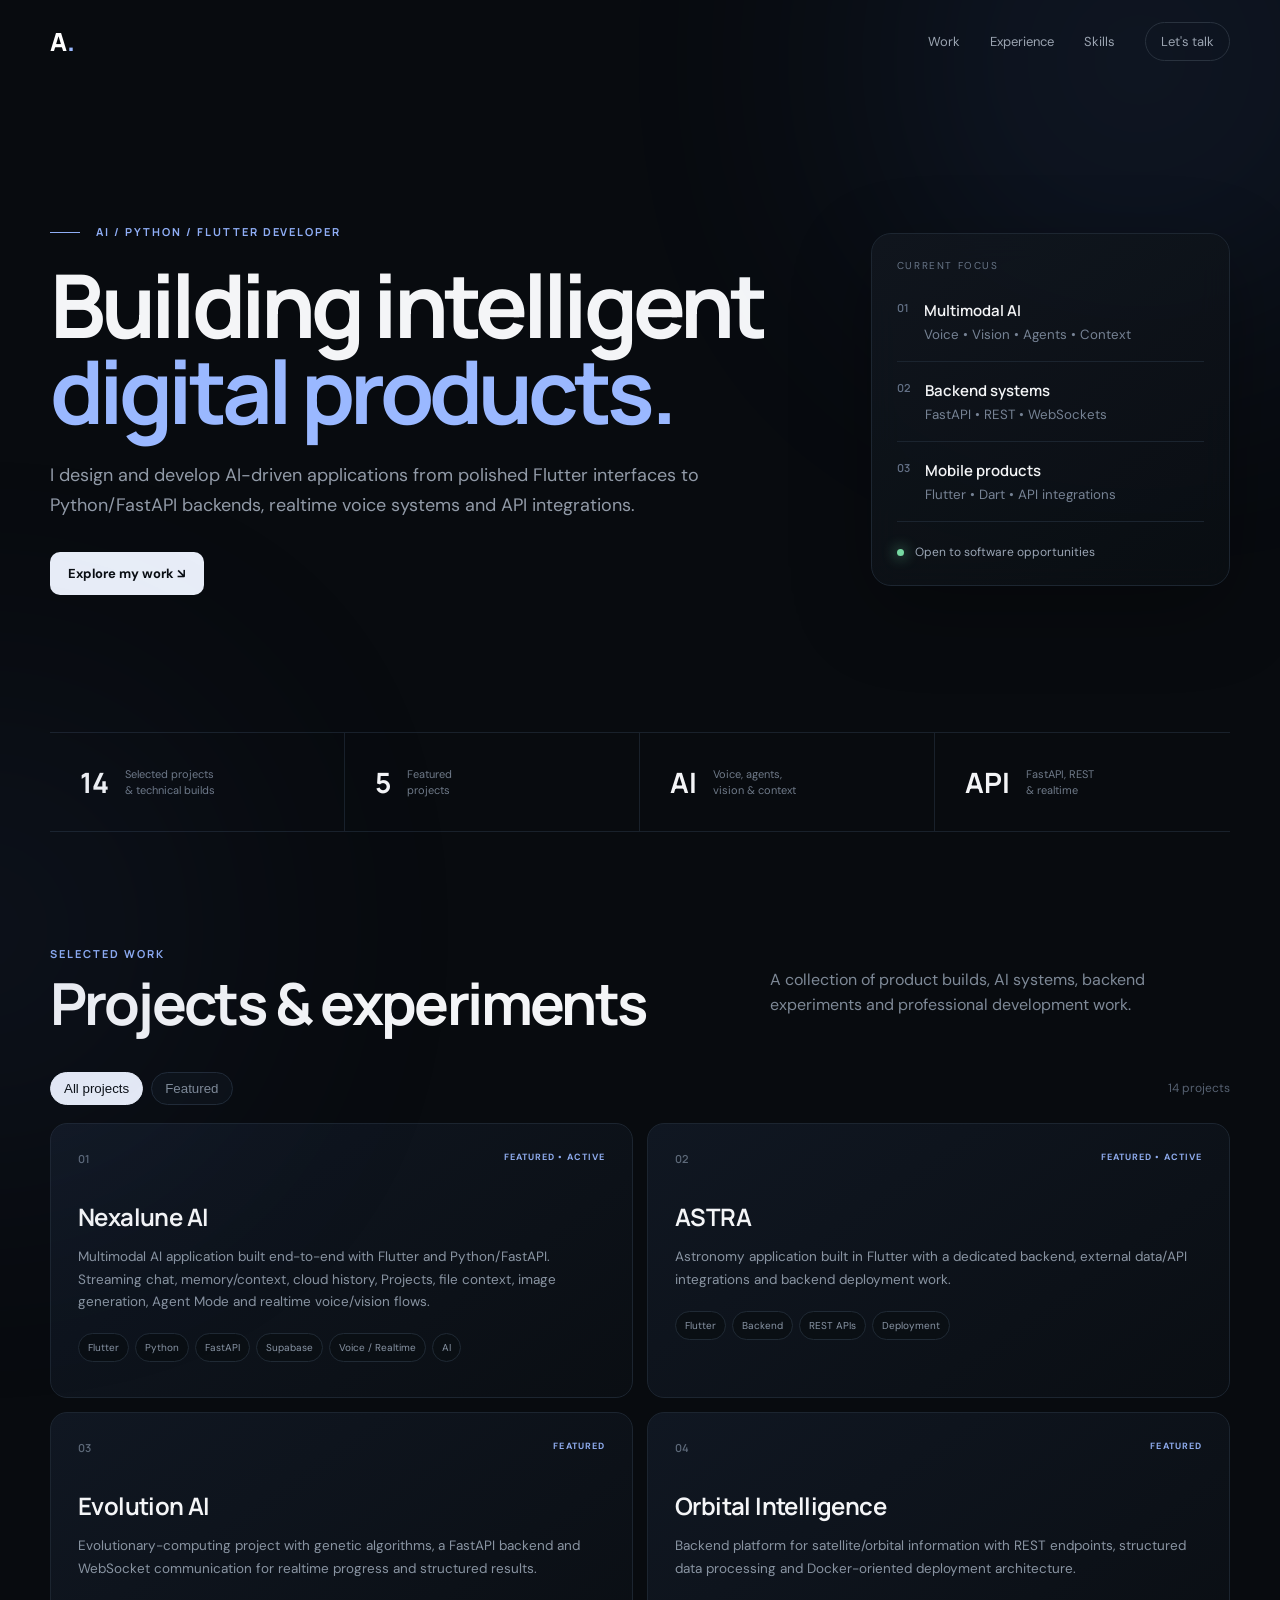
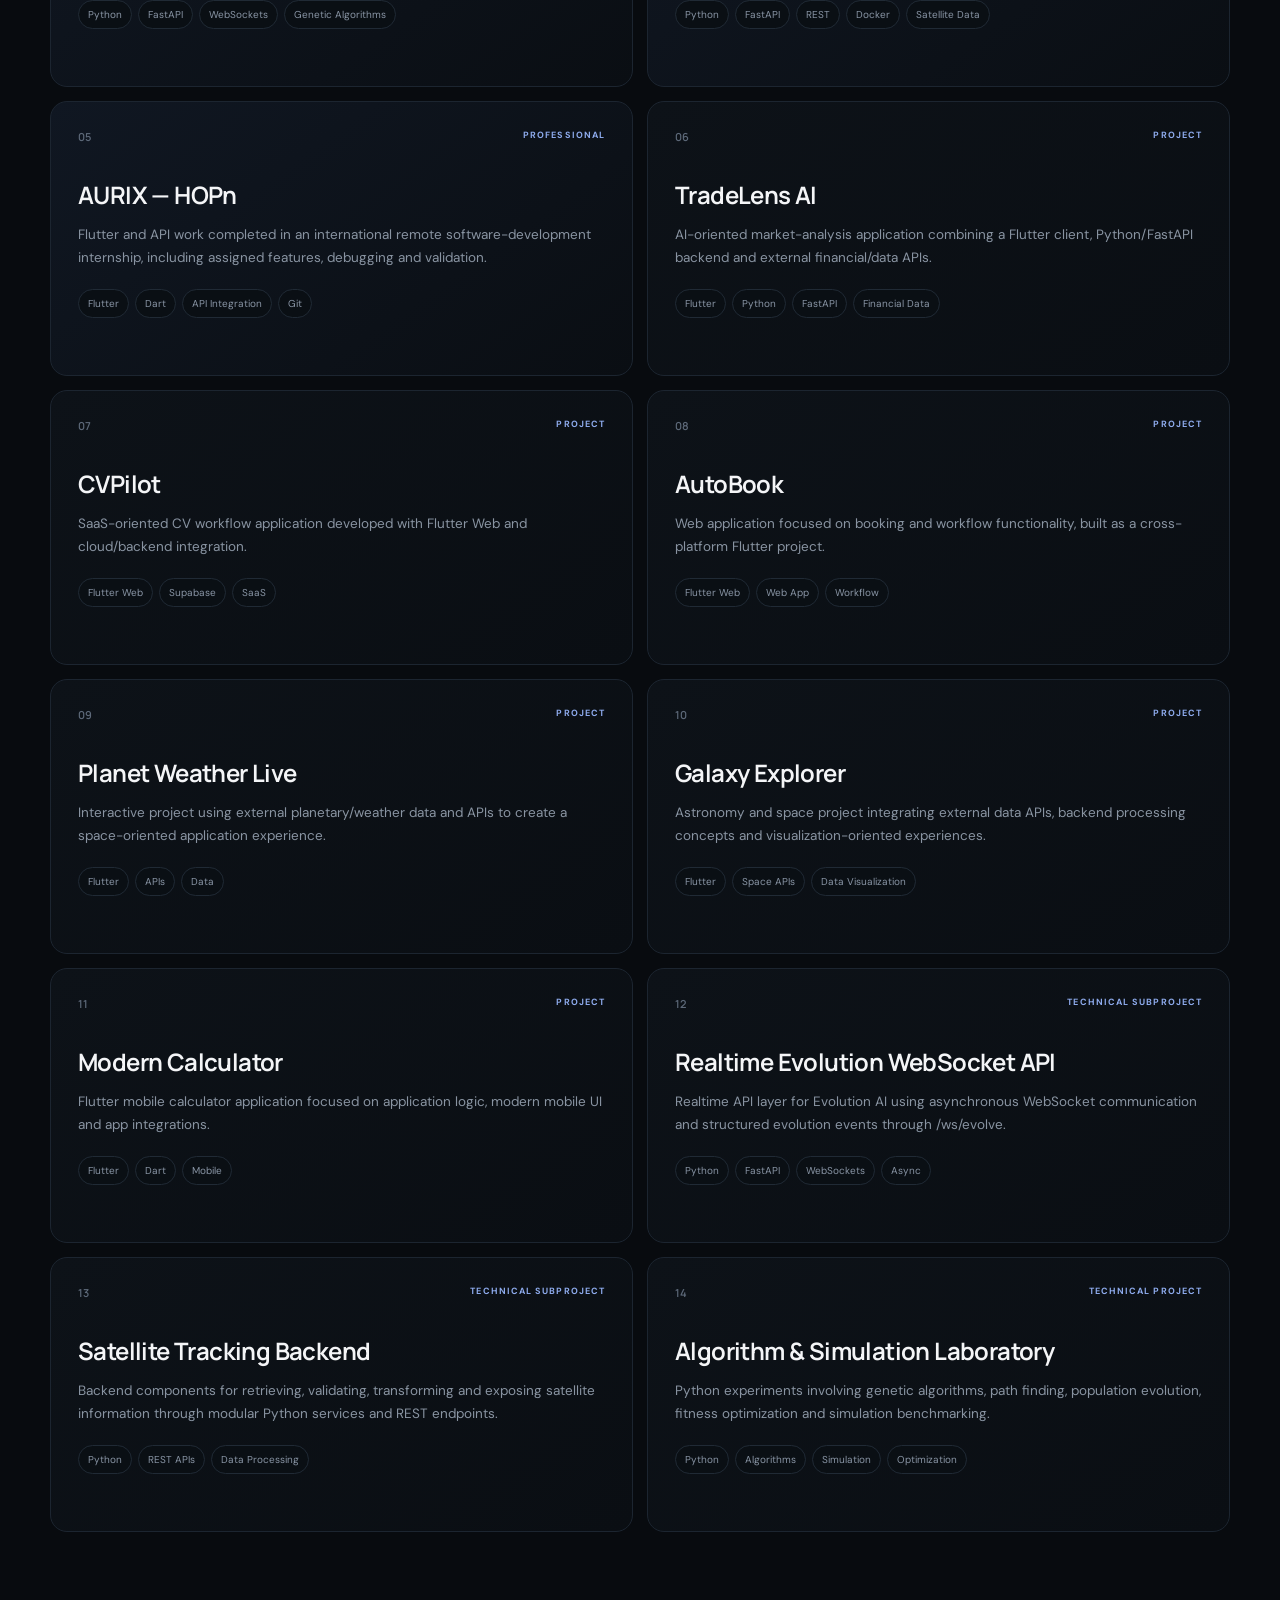
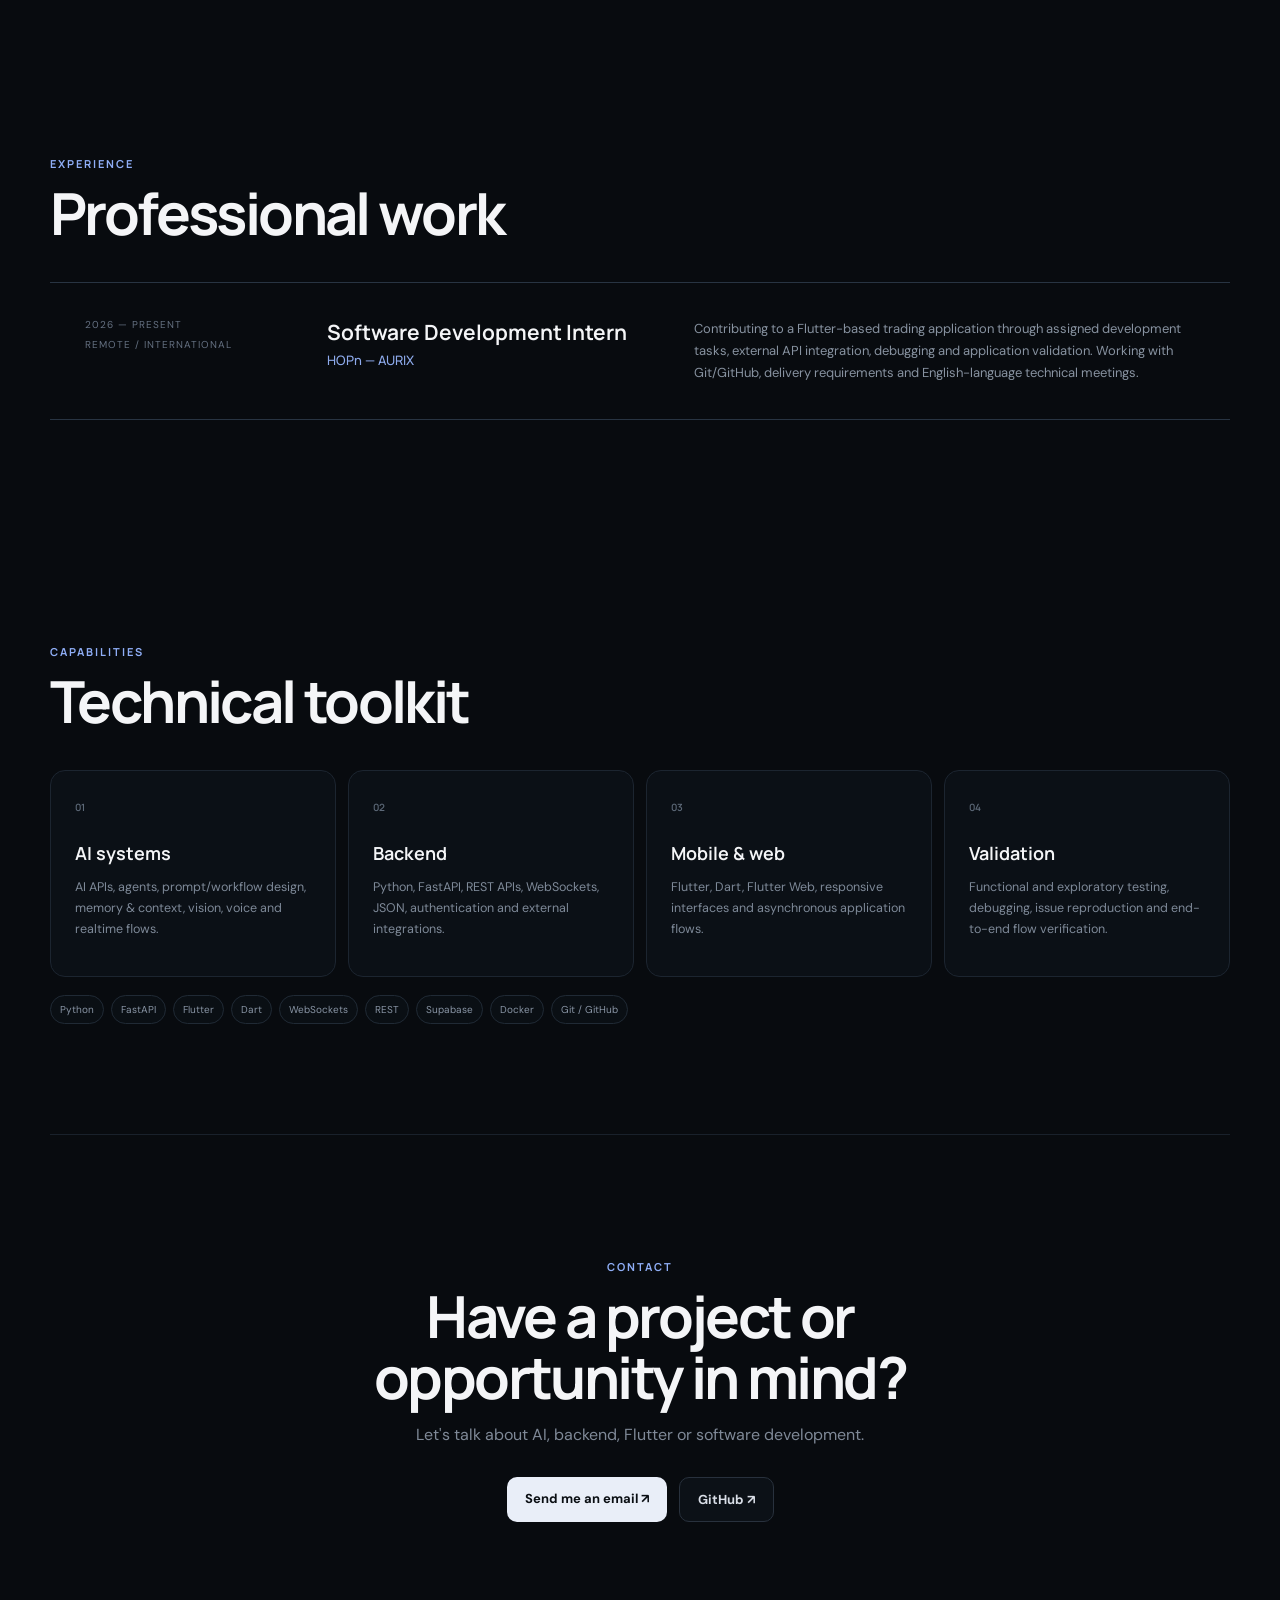
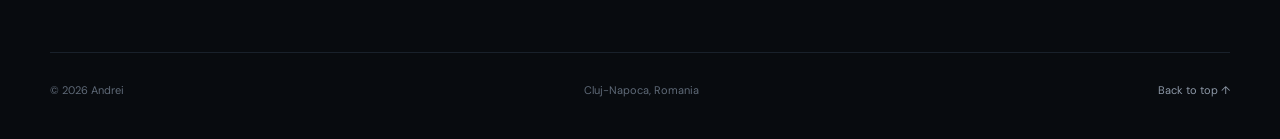
==== index.html @ c8dc421f "Initial portfolio website" ====
<!doctype html>
<html lang="en">
<head>
  <meta charset="utf-8">
  <meta name="viewport" content="width=device-width, initial-scale=1">

  <meta
    name="description"
    content="Andrei — AI, Python and Flutter developer portfolio."
  >

  <title>Andrei — AI / Python / Flutter Developer</title>

  <link rel="preconnect" href="https://fonts.googleapis.com">
  <link rel="preconnect" href="https://fonts.gstatic.com" crossorigin>

  <link
    href="https://fonts.googleapis.com/css2?family=DM+Sans:wght@400;500;600;700&family=Manrope:wght@500;600;700;800&display=swap"
    rel="stylesheet"
  >

  <link rel="stylesheet" href="style.css">
</head>

<body>

  <div class="noise"></div>
  <div class="orb orb1"></div>
  <div class="orb orb2"></div>

  <!-- NAVBAR -->
  <header class="nav shell">

    <a class="logo" href="#home">
      A<span>.</span>
    </a>

    <nav>
      <a href="#work">Work</a>
      <a href="#experience">Experience</a>
      <a href="#skills">Skills</a>
      <a class="pill" href="#contact">Let's talk</a>
    </nav>

  </header>


  <main>

    <!-- HERO -->
    <section class="hero shell" id="home">

      <div class="hero-copy reveal">

        <div class="overline">
          <i></i>
          AI / PYTHON / FLUTTER DEVELOPER
        </div>

        <h1>
          Building intelligent
          <br>
          <em>digital products.</em>
        </h1>

        <p>
          I design and develop AI-driven applications from polished
          Flutter interfaces to Python/FastAPI backends, realtime
          voice systems and API integrations.
        </p>

        <div class="actions">

          <a class="button primary" href="#work">
            Explore my work <b>↘</b>
          </a>

          

        </div>

      </div>


      <!-- HERO SIDE PANEL -->
      <div class="hero-panel reveal">

        <div class="panel-label">
          CURRENT FOCUS
        </div>

        <div class="focus-item">
          <span>01</span>

          <div>
            <b>Multimodal AI</b>
            <small>
              Voice • Vision • Agents • Context
            </small>
          </div>
        </div>


        <div class="focus-item">
          <span>02</span>

          <div>
            <b>Backend systems</b>
            <small>
              FastAPI • REST • WebSockets
            </small>
          </div>
        </div>


        <div class="focus-item">
          <span>03</span>

          <div>
            <b>Mobile products</b>
            <small>
              Flutter • Dart • API integrations
            </small>
          </div>
        </div>


        <div class="availability">
          <i></i>
          Open to software opportunities
        </div>

      </div>

    </section>


    <!-- METRICS -->
    <section class="metrics shell reveal">

      <div>
        <strong>14</strong>
        <span>
          Selected projects
          <br>
          & technical builds
        </span>
      </div>

      <div>
        <strong>5</strong>
        <span>
          Featured
          <br>
          projects
        </span>
      </div>

      <div>
        <strong>AI</strong>
        <span>
          Voice, agents,
          <br>
          vision & context
        </span>
      </div>

      <div>
        <strong>API</strong>
        <span>
          FastAPI, REST
          <br>
          & realtime
        </span>
      </div>

    </section>


    <!-- PROJECTS -->
    <section class="section shell" id="work">

      <div class="section-title reveal">

        <div>
          <span class="overline">
            SELECTED WORK
          </span>

          <h2>
            Projects & experiments
          </h2>
        </div>

        <p>
          A collection of product builds, AI systems,
          backend experiments and professional development work.
        </p>

      </div>


      <!-- FILTER -->
      <div class="filters reveal">

        <button
          class="active"
          data-filter="all"
        >
          All projects
        </button>

        <button data-filter="featured">
          Featured
        </button>

        <span>
          14 projects
        </span>

      </div>


      <div class="project-grid">


        <!-- 01 NEXALUNE -->
        <article class="project-card featured-card" data-project>

          <div class="card-top">
            <span class="index">01</span>
            <span class="badge">
              FEATURED • ACTIVE
            </span>
          </div>

          <h3>
            Nexalune AI
          </h3>

          <p>
            Multimodal AI application built end-to-end with
            Flutter and Python/FastAPI. Streaming chat,
            memory/context, cloud history, Projects,
            file context, image generation, Agent Mode
            and realtime voice/vision flows.
          </p>

          <div class="tags">
            <span>Flutter</span>
            <span>Python</span>
            <span>FastAPI</span>
            <span>Supabase</span>
            <span>Voice / Realtime</span>
            <span>AI</span>
          </div>

        </article>


        <!-- 02 ASTRA -->
        <article class="project-card featured-card" data-project>

          <div class="card-top">
            <span class="index">02</span>
            <span class="badge">
              FEATURED • ACTIVE
            </span>
          </div>

          <h3>
            ASTRA
          </h3>

          <p>
            Astronomy application built in Flutter with
            a dedicated backend, external data/API integrations
            and backend deployment work.
          </p>

          <div class="tags">
            <span>Flutter</span>
            <span>Backend</span>
            <span>REST APIs</span>
            <span>Deployment</span>
          </div>

        </article>


        <!-- 03 EVOLUTION AI -->
        <article class="project-card featured-card" data-project>

          <div class="card-top">
            <span class="index">03</span>
            <span class="badge">
              FEATURED
            </span>
          </div>

          <h3>
            Evolution AI
          </h3>

          <p>
            Evolutionary-computing project with genetic algorithms,
            a FastAPI backend and WebSocket communication for
            realtime progress and structured results.
          </p>

          <div class="tags">
            <span>Python</span>
            <span>FastAPI</span>
            <span>WebSockets</span>
            <span>Genetic Algorithms</span>
          </div>

        </article>


        <!-- 04 ORBITAL INTELLIGENCE -->
        <article class="project-card featured-card" data-project>

          <div class="card-top">
            <span class="index">04</span>
            <span class="badge">
              FEATURED
            </span>
          </div>

          <h3>
            Orbital Intelligence
          </h3>

          <p>
            Backend platform for satellite/orbital information
            with REST endpoints, structured data processing
            and Docker-oriented deployment architecture.
          </p>

          <div class="tags">
            <span>Python</span>
            <span>FastAPI</span>
            <span>REST</span>
            <span>Docker</span>
            <span>Satellite Data</span>
          </div>

        </article>


        <!-- 05 AURIX -->
        <article class="project-card featured-card" data-project>

          <div class="card-top">
            <span class="index">05</span>
            <span class="badge">
              PROFESSIONAL
            </span>
          </div>

          <h3>
            AURIX — HOPn
          </h3>

          <p>
            Flutter and API work completed in an international
            remote software-development internship, including
            assigned features, debugging and validation.
          </p>

          <div class="tags">
            <span>Flutter</span>
            <span>Dart</span>
            <span>API Integration</span>
            <span>Git</span>
          </div>

        </article>


        <!-- 06 TRADELENS -->
        <article class="project-card" data-project>

          <div class="card-top">
            <span class="index">06</span>
            <span class="badge">
              PROJECT
            </span>
          </div>

          <h3>
            TradeLens AI
          </h3>

          <p>
            AI-oriented market-analysis application combining
            a Flutter client, Python/FastAPI backend
            and external financial/data APIs.
          </p>

          <div class="tags">
            <span>Flutter</span>
            <span>Python</span>
            <span>FastAPI</span>
            <span>Financial Data</span>
          </div>

        </article>


        <!-- 07 CVPILOT -->
        <article class="project-card" data-project>

          <div class="card-top">
            <span class="index">07</span>
            <span class="badge">
              PROJECT
            </span>
          </div>

          <h3>
            CVPilot
          </h3>

          <p>
            SaaS-oriented CV workflow application developed
            with Flutter Web and cloud/backend integration.
          </p>

          <div class="tags">
            <span>Flutter Web</span>
            <span>Supabase</span>
            <span>SaaS</span>
          </div>

        </article>


        <!-- 08 AUTOBOOK -->
        <article class="project-card" data-project>

          <div class="card-top">
            <span class="index">08</span>
            <span class="badge">
              PROJECT
            </span>
          </div>

          <h3>
            AutoBook
          </h3>

          <p>
            Web application focused on booking and workflow
            functionality, built as a cross-platform Flutter project.
          </p>

          <div class="tags">
            <span>Flutter Web</span>
            <span>Web App</span>
            <span>Workflow</span>
          </div>

        </article>


        <!-- 09 PLANET WEATHER -->
        <article class="project-card" data-project>

          <div class="card-top">
            <span class="index">09</span>
            <span class="badge">
              PROJECT
            </span>
          </div>

          <h3>
            Planet Weather Live
          </h3>

          <p>
            Interactive project using external planetary/weather
            data and APIs to create a space-oriented application
            experience.
          </p>

          <div class="tags">
            <span>Flutter</span>
            <span>APIs</span>
            <span>Data</span>
          </div>

        </article>


        <!-- 10 GALAXY EXPLORER -->
        <article class="project-card" data-project>

          <div class="card-top">
            <span class="index">10</span>
            <span class="badge">
              PROJECT
            </span>
          </div>

          <h3>
            Galaxy Explorer
          </h3>

          <p>
            Astronomy and space project integrating external
            data APIs, backend processing concepts
            and visualization-oriented experiences.
          </p>

          <div class="tags">
            <span>Flutter</span>
            <span>Space APIs</span>
            <span>Data Visualization</span>
          </div>

        </article>


        <!-- 11 CALCULATOR -->
        <article class="project-card" data-project>

          <div class="card-top">
            <span class="index">11</span>
            <span class="badge">
              PROJECT
            </span>
          </div>

          <h3>
            Modern Calculator
          </h3>

          <p>
            Flutter mobile calculator application focused
            on application logic, modern mobile UI
            and app integrations.
          </p>

          <div class="tags">
            <span>Flutter</span>
            <span>Dart</span>
            <span>Mobile</span>
          </div>

        </article>


        <!-- 12 REALTIME API -->
        <article class="project-card" data-project>

          <div class="card-top">
            <span class="index">12</span>
            <span class="badge">
              TECHNICAL SUBPROJECT
            </span>
          </div>

          <h3>
            Realtime Evolution WebSocket API
          </h3>

          <p>
            Realtime API layer for Evolution AI using
            asynchronous WebSocket communication and structured
            evolution events through /ws/evolve.
          </p>

          <div class="tags">
            <span>Python</span>
            <span>FastAPI</span>
            <span>WebSockets</span>
            <span>Async</span>
          </div>

        </article>


        <!-- 13 SATELLITE BACKEND -->
        <article class="project-card" data-project>

          <div class="card-top">
            <span class="index">13</span>
            <span class="badge">
              TECHNICAL SUBPROJECT
            </span>
          </div>

          <h3>
            Satellite Tracking Backend
          </h3>

          <p>
            Backend components for retrieving, validating,
            transforming and exposing satellite information
            through modular Python services and REST endpoints.
          </p>

          <div class="tags">
            <span>Python</span>
            <span>REST APIs</span>
            <span>Data Processing</span>
          </div>

        </article>


        <!-- 14 ALGORITHM LAB -->
        <article class="project-card" data-project>

          <div class="card-top">
            <span class="index">14</span>
            <span class="badge">
              TECHNICAL PROJECT
            </span>
          </div>

          <h3>
            Algorithm & Simulation Laboratory
          </h3>

          <p>
            Python experiments involving genetic algorithms,
            path finding, population evolution,
            fitness optimization and simulation benchmarking.
          </p>

          <div class="tags">
            <span>Python</span>
            <span>Algorithms</span>
            <span>Simulation</span>
            <span>Optimization</span>
          </div>

        </article>

      </div>

    </section>


    <!-- EXPERIENCE -->
    <section
      class="section shell experience"
      id="experience"
    >

      <div class="section-title reveal">

        <div>
          <span class="overline">
            EXPERIENCE
          </span>

          <h2>
            Professional work
          </h2>
        </div>

      </div>


      <div class="experience-card reveal">

        <div class="experience-meta">
          <span>2026 — PRESENT</span>
          <span>REMOTE / INTERNATIONAL</span>
        </div>

        <div>
          <h3>
            Software Development Intern
          </h3>

          <h4>
            HOPn — AURIX
          </h4>
        </div>

        <p>
          Contributing to a Flutter-based trading application
          through assigned development tasks, external API
          integration, debugging and application validation.
          Working with Git/GitHub, delivery requirements
          and English-language technical meetings.
        </p>

      </div>

    </section>


    <!-- SKILLS -->
    <section
      class="section shell"
      id="skills"
    >

      <div class="section-title reveal">

        <div>

          <span class="overline">
            CAPABILITIES
          </span>

          <h2>
            Technical toolkit
          </h2>

        </div>

      </div>


      <div class="skill-grid reveal">

        <div>
          <span>01</span>

          <h3>
            AI systems
          </h3>

          <p>
            AI APIs, agents, prompt/workflow design,
            memory & context, vision, voice
            and realtime flows.
          </p>
        </div>


        <div>
          <span>02</span>

          <h3>
            Backend
          </h3>

          <p>
            Python, FastAPI, REST APIs, WebSockets,
            JSON, authentication and external integrations.
          </p>
        </div>


        <div>
          <span>03</span>

          <h3>
            Mobile & web
          </h3>

          <p>
            Flutter, Dart, Flutter Web,
            responsive interfaces and asynchronous
            application flows.
          </p>
        </div>


        <div>
          <span>04</span>

          <h3>
            Validation
          </h3>

          <p>
            Functional and exploratory testing,
            debugging, issue reproduction
            and end-to-end flow verification.
          </p>
        </div>

      </div>


      <div class="tech-row reveal">

        <span>Python</span>
        <span>FastAPI</span>
        <span>Flutter</span>
        <span>Dart</span>
        <span>WebSockets</span>
        <span>REST</span>
        <span>Supabase</span>
        <span>Docker</span>
        <span>Git / GitHub</span>

      </div>

    </section>


    <!-- CONTACT -->
    <section
      class="contact shell reveal"
      id="contact"
    >

      <span class="overline">
        CONTACT
      </span>

      <h2>
        Have a project or
        <br>
        opportunity in mind?
      </h2>

      <p>
        Let's talk about AI, backend,
        Flutter or software development.
      </p>


      <div class="actions center">

        <a
          class="button primary"
          href="andrewlukebrawlstars@gmail.com"
        >
          Send me an email ↗
        </a>

        <a
          class="button secondary"
          href="https://github.com/andrewlukebrawlstars-bot"
          target="_blank"
          rel="noreferrer"
        >
          GitHub ↗
        </a>

      </div>

    </section>

  </main>


  <!-- FOOTER -->
  <footer class="shell">

    <span>
      © 2026 Andrei
    </span>

    <span>
      Cluj-Napoca, Romania
    </span>

    <a href="#home">
      Back to top ↑
    </a>

  </footer>


  <script src="script.js"></script>

</body>
</html>
---- style.css ----
* {
  box-sizing: border-box;
}

html {
  scroll-behavior: smooth;
}

body {
  margin: 0;
  background: #080b0f;
  color: #f4f5f7;
  font-family: "DM Sans", sans-serif;
  overflow-x: hidden;
}

.shell {
  width: min(1180px, calc(100% - 48px));
  margin: auto;
}

/* BACKGROUND */

.noise {
  position: fixed;
  inset: 0;
  pointer-events: none;
  opacity: 0.025;
  z-index: 50;
}

.orb {
  position: fixed;
  border-radius: 50%;
  filter: blur(140px);
  pointer-events: none;
  opacity: 0.12;
}

.orb1 {
  width: 480px;
  height: 480px;
  background: #5c8dff;
  top: -180px;
  right: -100px;
}

.orb2 {
  width: 420px;
  height: 420px;
  background: #4e61a8;
  top: 720px;
  left: -230px;
}

/* NAVIGATION */

.nav {
  height: 82px;
  display: flex;
  align-items: center;
  justify-content: space-between;
  position: relative;
  z-index: 5;
}

.logo {
  font: 800 25px Manrope;
  color: #ffffff;
  text-decoration: none;
}

.logo span,
.hero em {
  color: #9ab8ff;
}

.hero em {
  font-style: normal;
}

.nav nav {
  display: flex;
  align-items: center;
  gap: 30px;
}

.nav nav a {
  color: #9ba4b1;
  text-decoration: none;
  font-size: 13px;
  transition: 0.2s;
}

.nav nav a:hover {
  color: #ffffff;
}

.pill {
  border: 1px solid #29323e;
  padding: 10px 15px;
  border-radius: 999px;
}

/* HERO */

.hero {
  min-height: 650px;
  padding: 105px 0 100px;

  display: grid;
  grid-template-columns: 1.35fr 0.65fr;
  gap: 75px;

  align-items: center;
}

.overline {
  font: 700 11px Manrope;
  letter-spacing: 0.18em;
  color: #8faef6;
}

.overline i {
  display: inline-block;
  width: 30px;
  height: 1px;
  background: #8faef6;
  vertical-align: middle;
  margin-right: 12px;
}

.hero h1 {
  font: 700 clamp(52px, 7vw, 88px) / 0.98 Manrope;
  letter-spacing: -0.055em;
  margin: 22px 0 28px;
}

.hero-copy > p {
  font-size: 18px;
  line-height: 1.65;
  color: #929ba8;
  max-width: 720px;
}

/* BUTTONS */

.actions {
  display: flex;
  gap: 12px;
  flex-wrap: wrap;
  margin-top: 32px;
}

.button {
  padding: 13px 18px;
  border-radius: 10px;
  text-decoration: none;
  font-size: 13px;
  font-weight: 700;

  transition:
    transform 0.2s,
    border-color 0.2s,
    background 0.2s;
}

.button:hover {
  transform: translateY(-2px);
}

.primary {
  background: #e9eef8;
  color: #0a0e13;
}

.secondary {
  border: 1px solid #28313d;
  color: #d9dee7;
  background: #0c1117;
}

/* HERO PANEL */

.hero-panel {
  border: 1px solid #1d2631;

  background: linear-gradient(
    145deg,
    rgba(17, 23, 31, 0.88),
    rgba(10, 14, 19, 0.88)
  );

  padding: 25px;
  border-radius: 20px;

  box-shadow: 0 25px 80px rgba(0, 0, 0, 0.28);

  backdrop-filter: blur(15px);
}

.panel-label {
  font-size: 10px;
  letter-spacing: 0.16em;
  color: #687587;
  margin-bottom: 10px;
}

.focus-item {
  display: flex;
  gap: 15px;

  padding: 18px 0;

  border-bottom: 1px solid #1b242f;
}

.focus-item > span {
  font: 600 11px Manrope;
  color: #637086;
}

.focus-item b {
  display: block;
  font: 600 15px Manrope;
}

.focus-item small {
  display: block;
  color: #768294;
  margin-top: 5px;
}

.availability {
  margin-top: 22px;
  color: #9ba6b5;
  font-size: 12px;
}

.availability i {
  display: inline-block;

  width: 7px;
  height: 7px;

  border-radius: 50%;

  background: #77d9a2;

  margin-right: 8px;

  box-shadow: 0 0 14px #77d9a2;
}

/* METRICS */

.metrics {
  display: grid;
  grid-template-columns: repeat(4, 1fr);

  border-top: 1px solid #19212b;
  border-bottom: 1px solid #19212b;
}

.metrics div {
  display: flex;
  align-items: center;

  gap: 16px;

  padding: 30px;

  border-right: 1px solid #19212b;
}

.metrics div:last-child {
  border: 0;
}

.metrics strong {
  font: 700 28px Manrope;
}

.metrics span {
  font-size: 11px;
  line-height: 1.5;
  color: #6f7a89;
}

/* SECTIONS */

.section {
  padding: 110px 0;
}

.section-title {
  display: flex;
  justify-content: space-between;
  align-items: end;

  gap: 40px;

  margin-bottom: 38px;
}

.section-title h2,
.contact h2 {
  font: 700 clamp(36px, 5vw, 58px) / 1.05 Manrope;

  letter-spacing: -0.045em;

  margin: 10px 0 0;
}

.section-title > p {
  max-width: 460px;

  color: #7e8997;

  line-height: 1.6;
}

/* FILTER BUTTONS */

.filters {
  display: flex;
  align-items: center;

  gap: 8px;

  margin-bottom: 18px;
}

.filters button {
  background: #0c1117;

  border: 1px solid #202a36;

  color: #7f8a98;

  border-radius: 999px;

  padding: 8px 13px;

  cursor: pointer;

  transition: 0.2s;
}

.filters button:hover {
  border-color: #53647a;
  color: white;
}

.filters button.active {
  background: #e9eef8;
  color: #0b0f14;
  border-color: #e9eef8;
}

.filters span {
  margin-left: auto;

  color: #566171;

  font-size: 12px;
}

/* PROJECT GRID */

.project-grid {
  display: grid;

  grid-template-columns: repeat(2, 1fr);

  gap: 14px;
}

.project-card {
  min-height: 275px;

  border: 1px solid #1c2530;

  background: linear-gradient(
    145deg,
    #0d1218,
    #0a0e13
  );

  padding: 27px;

  border-radius: 17px;

  transition:
    transform 0.25s,
    border-color 0.25s,
    background 0.25s;
}

.project-card:hover {
  transform: translateY(-5px);

  border-color: #40526a;

  background: #10161e;
}

.featured-card {
  background: linear-gradient(
    145deg,
    #101722,
    #0a0e13
  );
}

.card-top {
  display: flex;
  justify-content: space-between;
}

.index {
  font: 600 11px Manrope;
  color: #5d6979;
}

.badge {
  font-size: 9px;
  font-weight: 700;

  letter-spacing: 0.12em;

  color: #8eabed;
}

.project-card h3 {
  font: 650 24px Manrope;

  letter-spacing: -0.025em;

  margin: 34px 0 11px;
}

.project-card p {
  color: #8994a2;

  font-size: 13.5px;

  line-height: 1.65;
}

/* TAGS */

.tags {
  display: flex;
  flex-wrap: wrap;

  gap: 6px;

  margin-top: 20px;
}

.tags span,
.tech-row span {
  font-size: 10px;

  color: #8995a5;

  border: 1px solid #202a35;

  background: #0a0f14;

  border-radius: 999px;

  padding: 7px 9px;
}

/* EXPERIENCE */

.experience-card {
  display: grid;

  grid-template-columns:
    0.55fr
    0.9fr
    1.4fr;

  gap: 45px;

  padding: 35px;

  border-top: 1px solid #283442;
  border-bottom: 1px solid #283442;
}

.experience-meta {
  display: flex;
  flex-direction: column;

  gap: 7px;

  color: #657182;

  font-size: 10px;

  letter-spacing: 0.1em;
}

.experience-card h3 {
  font: 650 21px Manrope;

  margin: 0 0 5px;
}

.experience-card h4 {
  font: 500 13px Manrope;

  color: #8eabed;

  margin: 0;
}

.experience-card p {
  margin: 0;

  color: #8792a0;

  line-height: 1.7;

  font-size: 13px;
}

/* SKILLS */

.skill-grid {
  display: grid;

  grid-template-columns:
    repeat(4, 1fr);

  gap: 12px;
}

.skill-grid > div {
  border: 1px solid #1c2530;

  border-radius: 15px;

  padding: 24px;

  background: #0b1016;

  transition: 0.25s;
}

.skill-grid > div:hover {
  transform: translateY(-3px);

  border-color: #344356;
}

.skill-grid span {
  font: 600 10px Manrope;

  color: #5d6978;
}

.skill-grid h3 {
  font: 650 18px Manrope;

  margin: 25px 0 10px;
}

.skill-grid p {
  font-size: 12.5px;

  color: #7e8998;

  line-height: 1.65;
}

.tech-row {
  display: flex;

  flex-wrap: wrap;

  gap: 7px;

  margin-top: 18px;
}

/* CONTACT */

.contact {
  text-align: center;

  padding: 120px 0 130px;

  border-top: 1px solid #19212b;
}

.contact p {
  color: #7f8997;
}

.center {
  justify-content: center;
}

/* FOOTER */

footer {
  display: flex;

  justify-content: space-between;

  align-items: center;

  padding: 30px 0 42px;

  border-top: 1px solid #19212b;

  color: #5f6a78;

  font-size: 11px;
}

footer a {
  color: #8d98a7;

  text-decoration: none;
}

/* ANIMATION */

.reveal {
  opacity: 0;

  transform: translateY(18px);

  transition:
    opacity 0.65s ease,
    transform 0.65s ease;
}

.reveal.visible {
  opacity: 1;

  transform: none;
}

.project-card.hidden {
  display: none;
}

/* RESPONSIVE */

@media (max-width: 850px) {

  .shell {
    width: min(100% - 28px, 1180px);
  }

  .nav nav a:not(.pill) {
    display: none;
  }

  .hero {
    grid-template-columns: 1fr;

    padding: 70px 0;

    gap: 45px;
  }

  .hero h1 {
    font-size: 54px;
  }

  .metrics {
    grid-template-columns:
      1fr 1fr;
  }

  .metrics div:nth-child(2) {
    border-right: 0;
  }

  .project-grid {
    grid-template-columns: 1fr;
  }

  .section {
    padding: 75px 0;
  }

  .section-title {
    display: block;
  }

  .section-title > p {
    margin-top: 18px;
  }

  .experience-card {
    grid-template-columns: 1fr;

    gap: 18px;
  }

  .skill-grid {
    grid-template-columns:
      1fr 1fr;
  }

  footer {
    flex-direction: column;

    gap: 10px;

    align-items: flex-start;
  }
}

@media (max-width: 520px) {

  .hero h1 {
    font-size: 43px;
  }

  .metrics {
    grid-template-columns: 1fr;
  }

  .metrics div {
    border-right: 0;

    border-bottom:
      1px solid #19212b;
  }

  .skill-grid {
    grid-template-columns: 1fr;
  }

  .project-card {
    padding: 22px;
  }
}
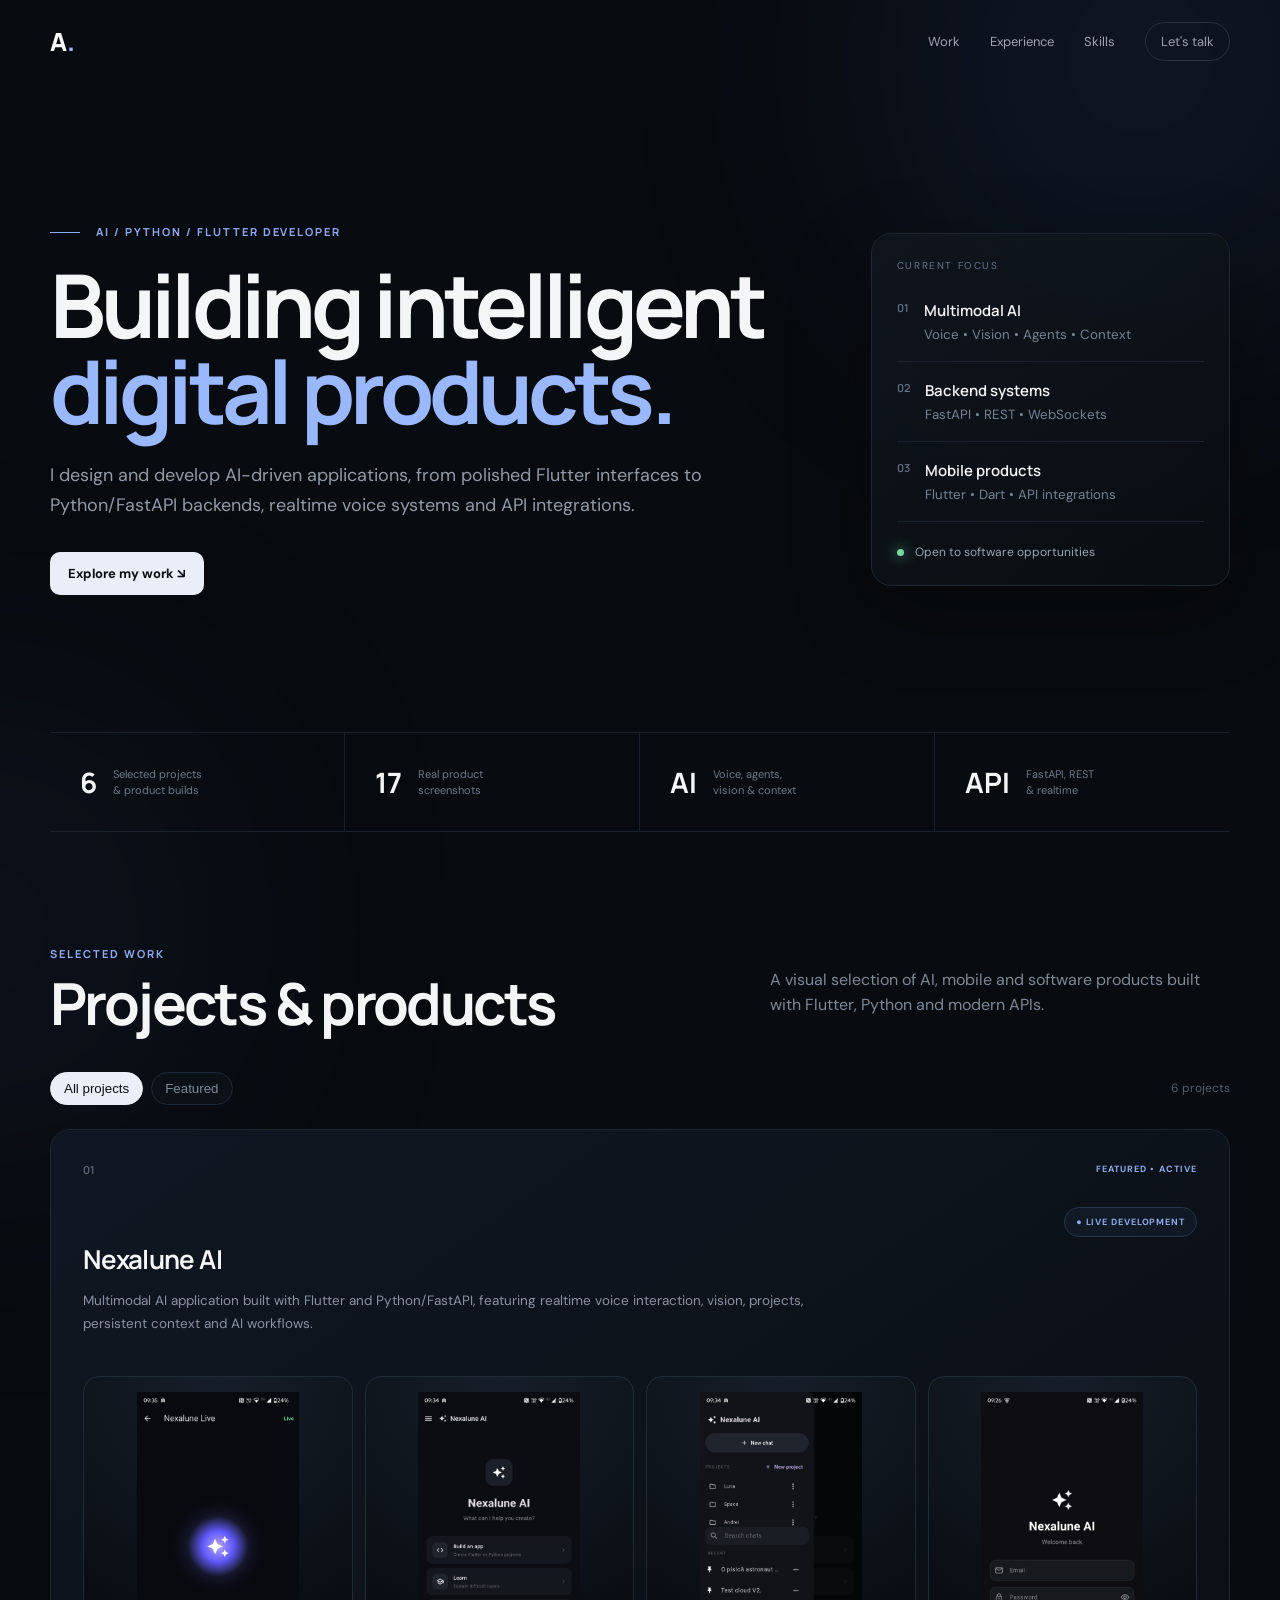
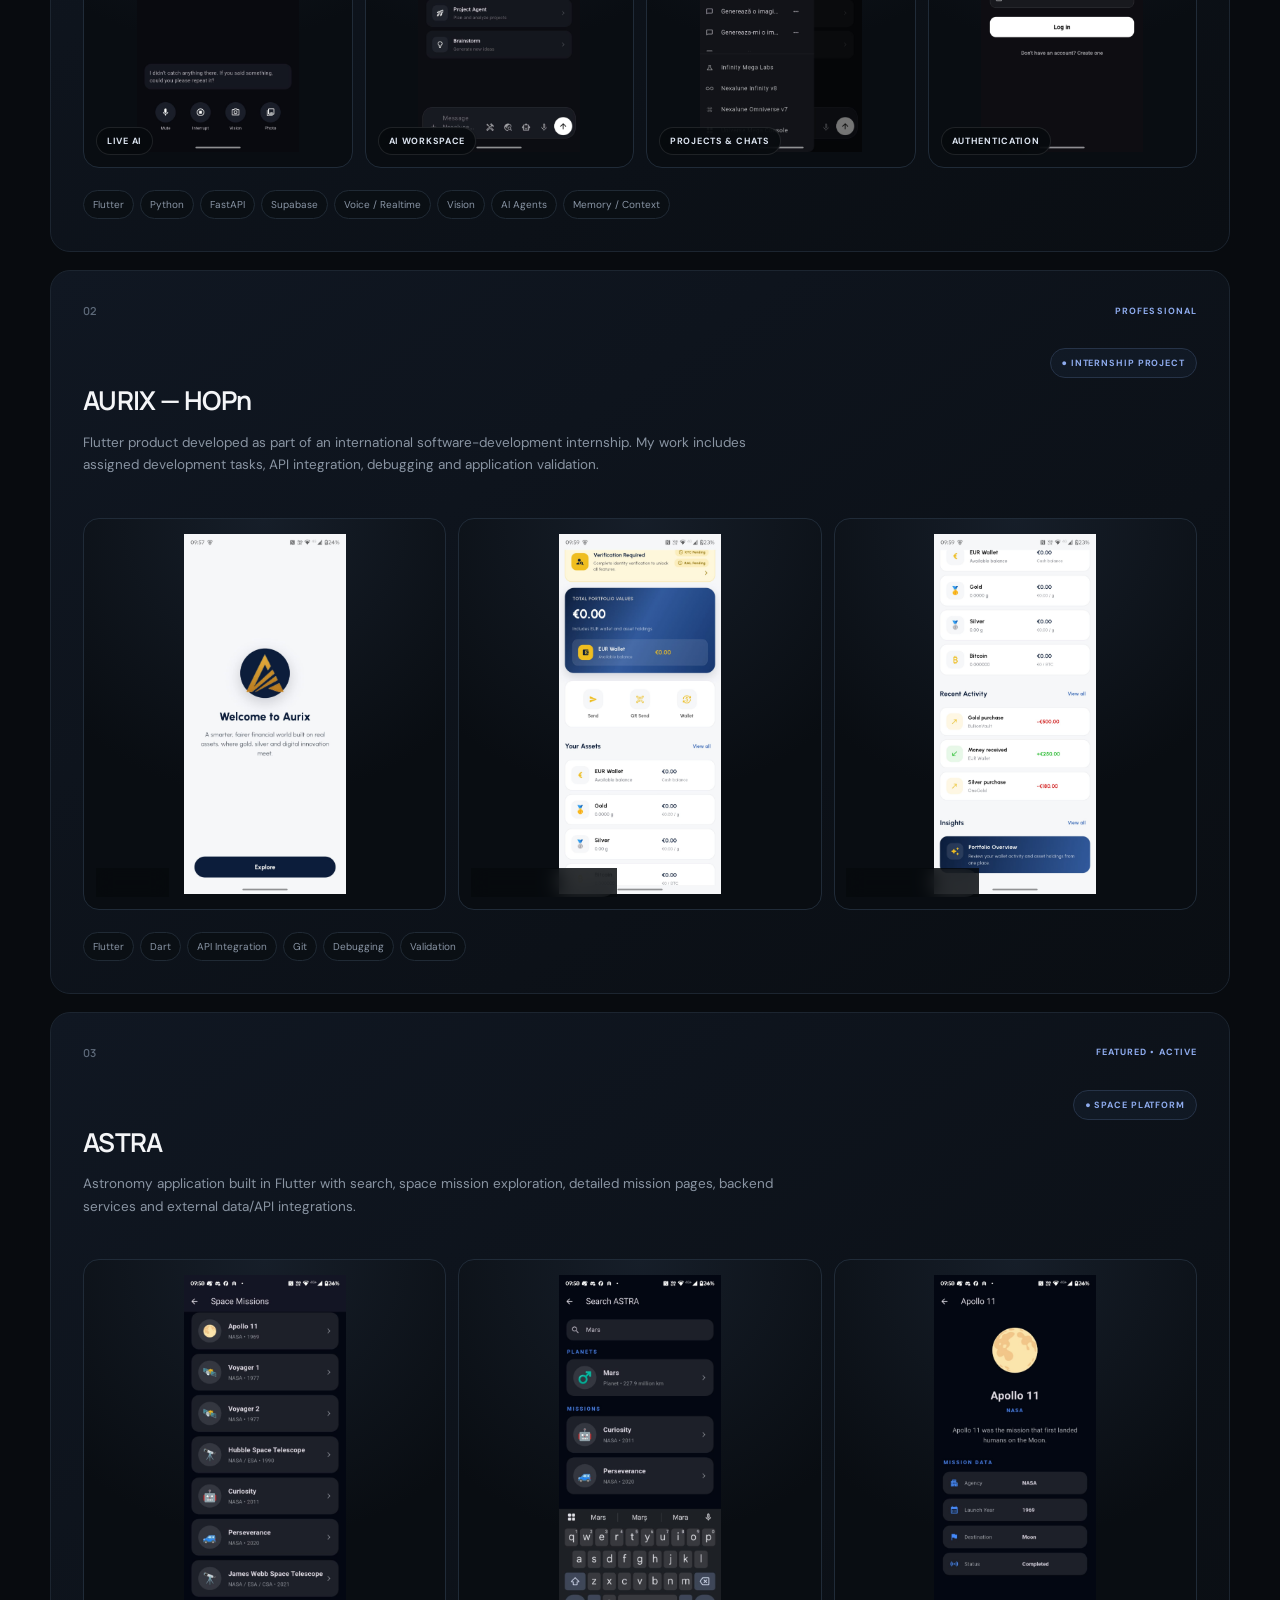
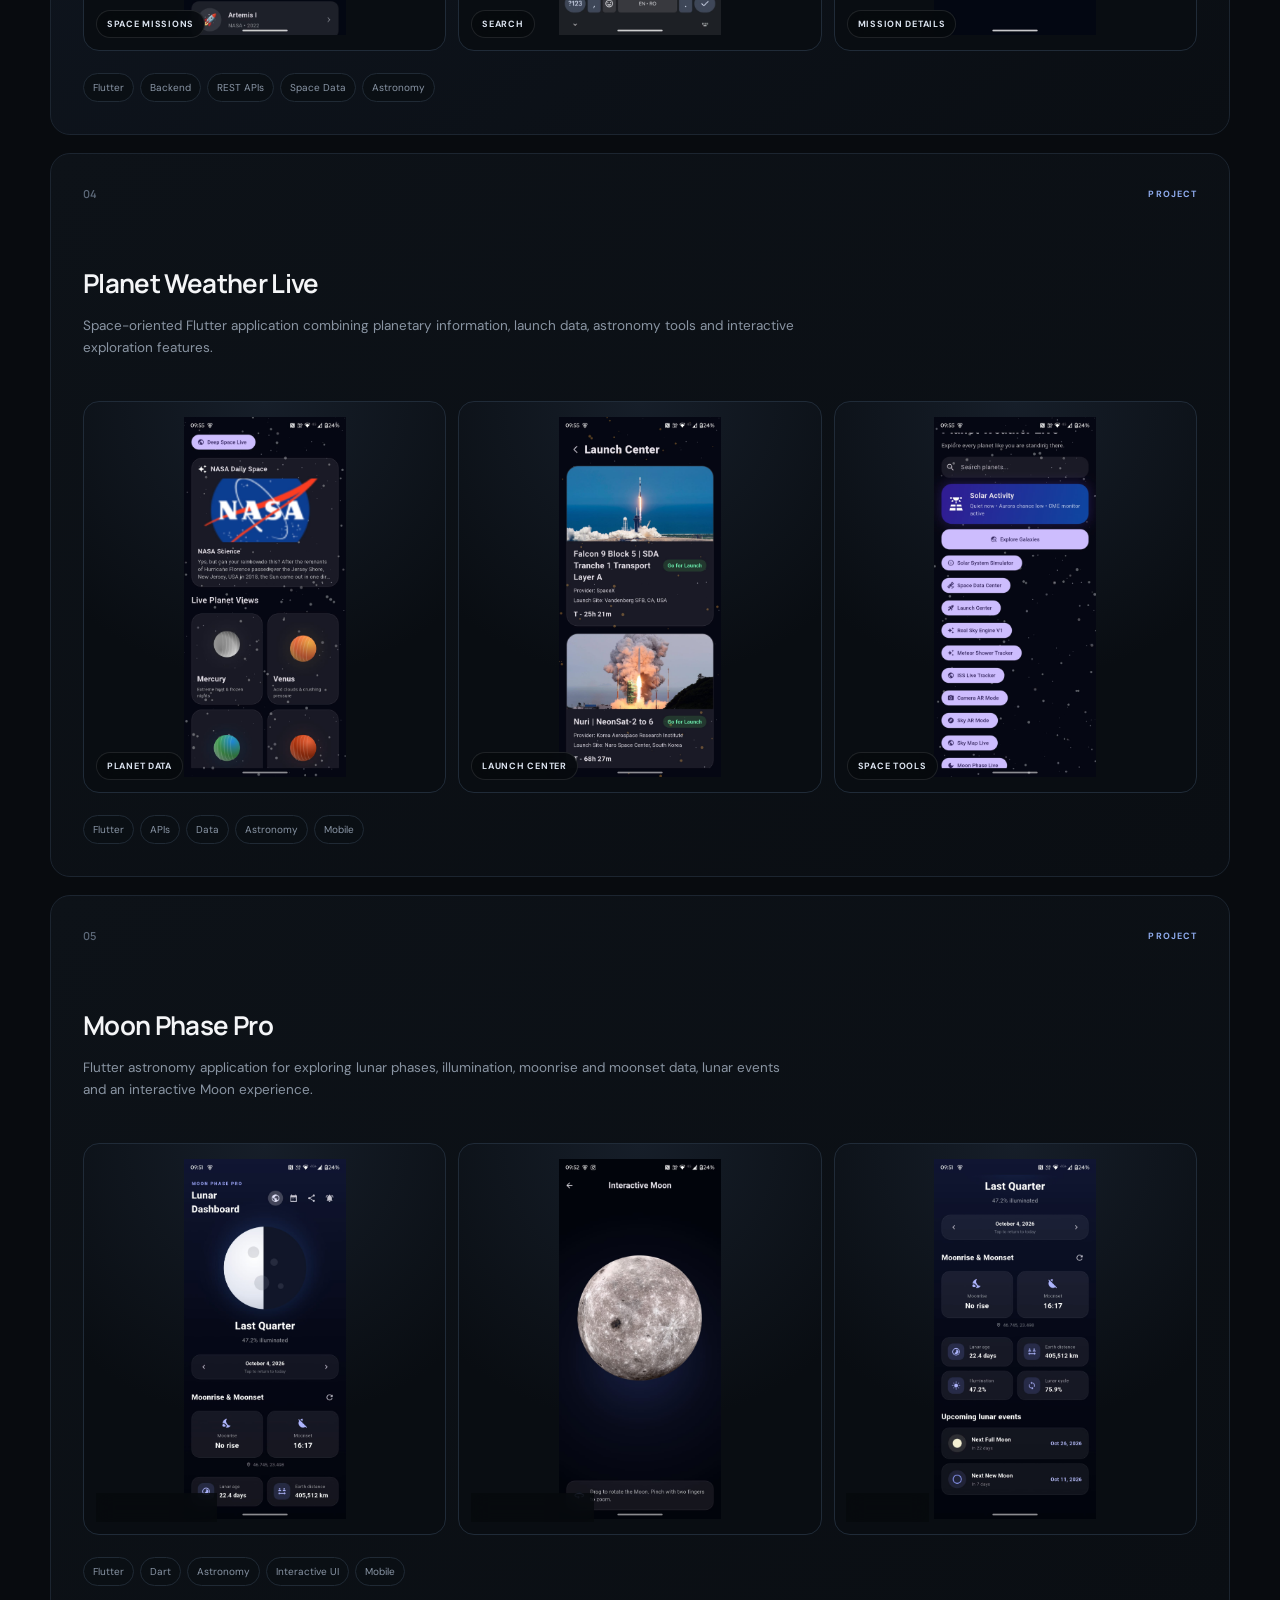
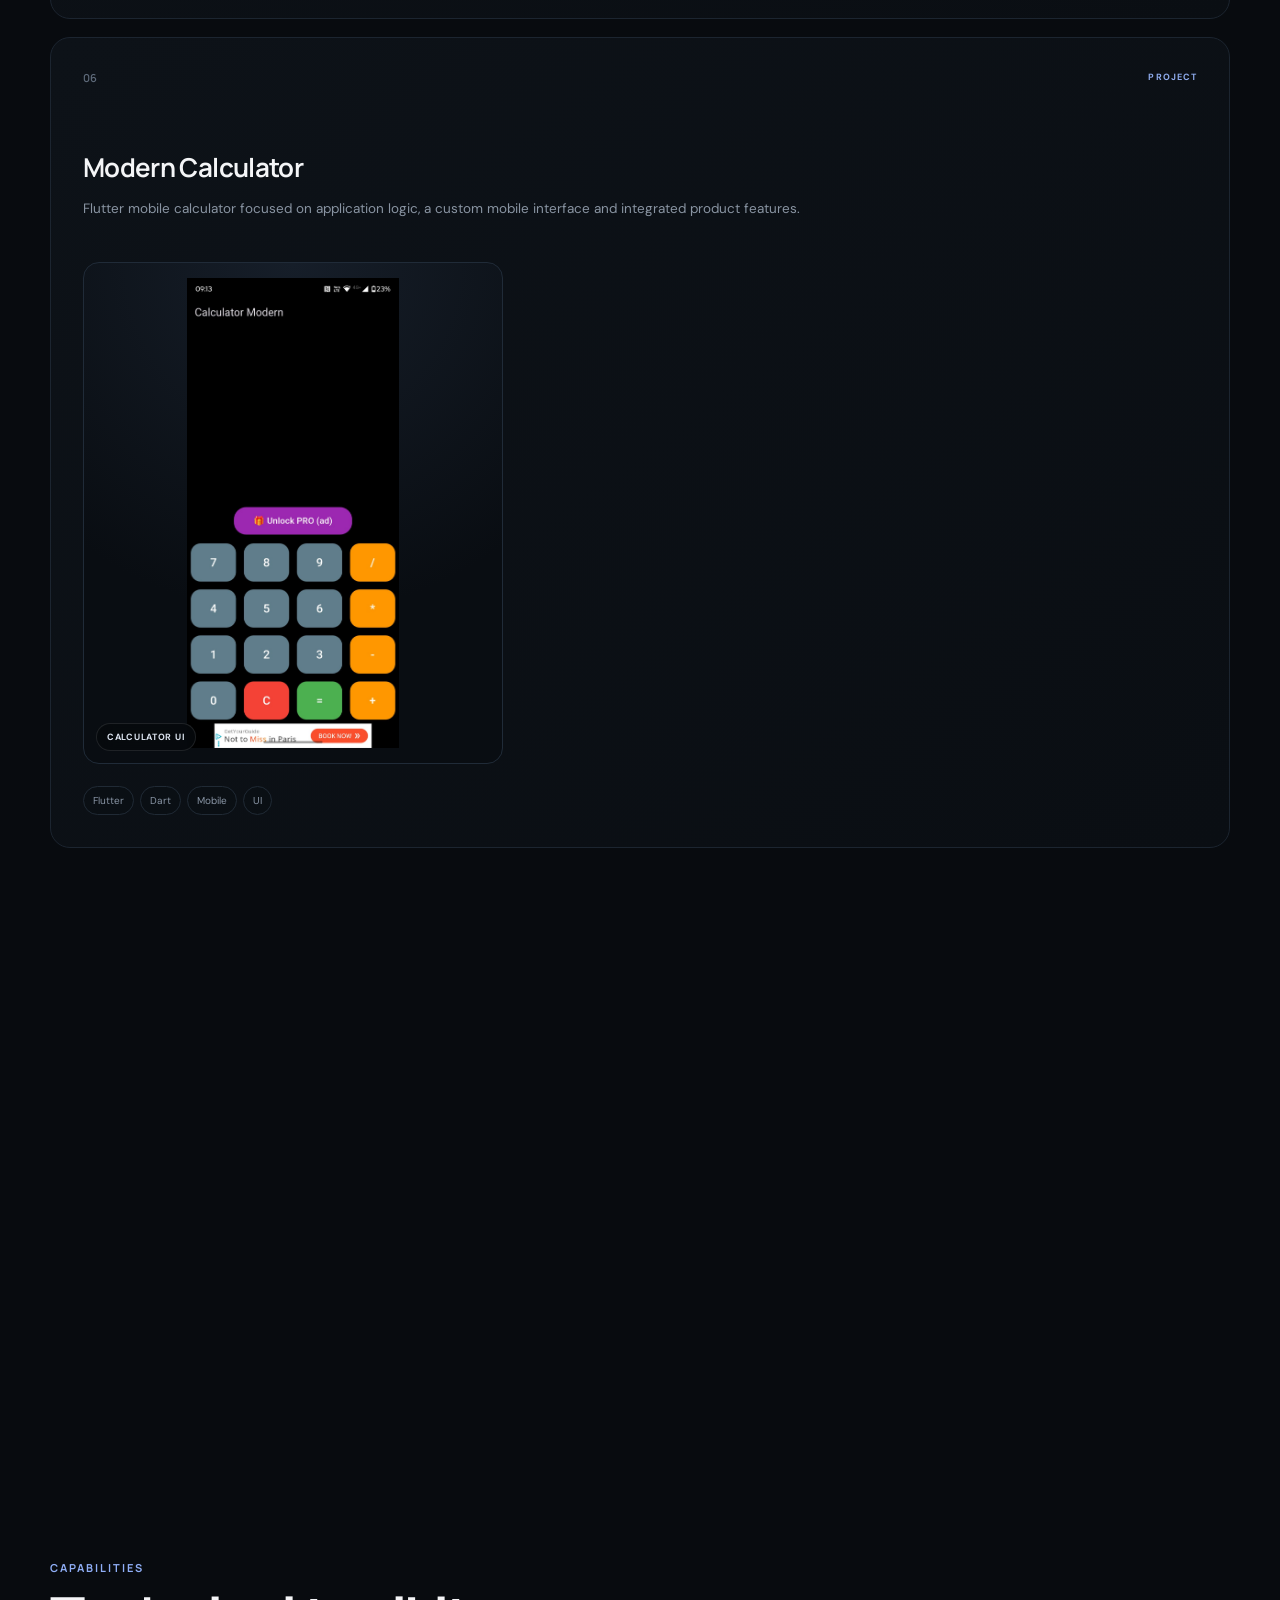
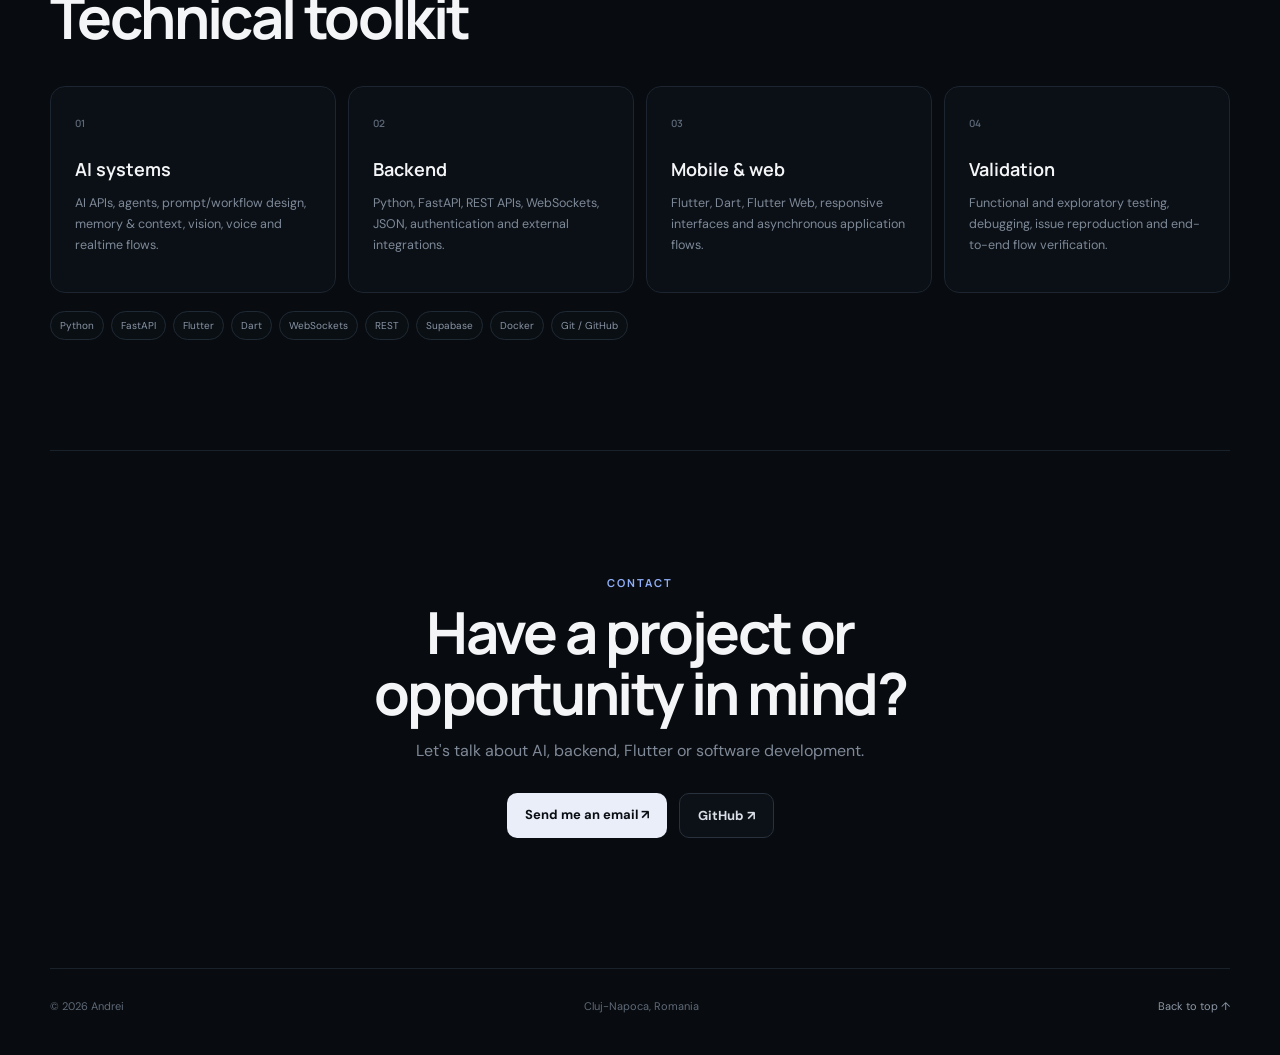
==== commit d3b083cb: "Update portfolio projects and screenshots" ====
--- a/index.html
+++ b/index.html
@@ -1,5 +1,6 @@
 <!doctype html>
 <html lang="en">
+
 <head>
   <meta charset="utf-8">
   <meta name="viewport" content="width=device-width, initial-scale=1">
@@ -28,7 +29,11 @@
   <div class="orb orb1"></div>
   <div class="orb orb2"></div>
 
+
+  <!-- ========================= -->
   <!-- NAVBAR -->
+  <!-- ========================= -->
+
   <header class="nav shell">
 
     <a class="logo" href="#home">
@@ -47,7 +52,11 @@
 
   <main>
 
+
+    <!-- ========================= -->
     <!-- HERO -->
+    <!-- ========================= -->
+
     <section class="hero shell" id="home">
 
       <div class="hero-copy reveal">
@@ -64,25 +73,20 @@
         </h1>
 
         <p>
-          I design and develop AI-driven applications from polished
+          I design and develop AI-driven applications, from polished
           Flutter interfaces to Python/FastAPI backends, realtime
           voice systems and API integrations.
         </p>
 
         <div class="actions">
-
           <a class="button primary" href="#work">
             Explore my work <b>↘</b>
           </a>
-
-          
-
-        </div>
-
-      </div>
-
-
-      <!-- HERO SIDE PANEL -->
+        </div>
+
+      </div>
+
+
       <div class="hero-panel reveal">
 
         <div class="panel-label">
@@ -135,29 +139,37 @@
     </section>
 
 
+    <!-- ========================= -->
     <!-- METRICS -->
+    <!-- ========================= -->
+
     <section class="metrics shell reveal">
 
       <div>
-        <strong>14</strong>
+        <strong>6</strong>
+
         <span>
           Selected projects
           <br>
-          & technical builds
+          & product builds
         </span>
       </div>
 
+
       <div>
-        <strong>5</strong>
+        <strong>17</strong>
+
         <span>
-          Featured
+          Real product
           <br>
-          projects
+          screenshots
         </span>
       </div>
+
 
       <div>
         <strong>AI</strong>
+
         <span>
           Voice, agents,
           <br>
@@ -165,8 +177,10 @@
         </span>
       </div>
 
+
       <div>
         <strong>API</strong>
+
         <span>
           FastAPI, REST
           <br>
@@ -177,7 +191,10 @@
     </section>
 
 
+    <!-- ========================= -->
     <!-- PROJECTS -->
+    <!-- ========================= -->
+
     <section class="section shell" id="work">
 
       <div class="section-title reveal">
@@ -188,19 +205,18 @@
           </span>
 
           <h2>
-            Projects & experiments
+            Projects & products
           </h2>
         </div>
 
         <p>
-          A collection of product builds, AI systems,
-          backend experiments and professional development work.
+          A visual selection of AI, mobile and software products
+          built with Flutter, Python and modern APIs.
         </p>
 
       </div>
 
 
-      <!-- FILTER -->
       <div class="filters reveal">
 
         <button
@@ -215,7 +231,7 @@
         </button>
 
         <span>
-          14 projects
+          6 projects
         </span>
 
       </div>
@@ -224,27 +240,104 @@
       <div class="project-grid">
 
 
-        <!-- 01 NEXALUNE -->
-        <article class="project-card featured-card" data-project>
+        <!-- ================================= -->
+        <!-- 01 NEXALUNE AI -->
+        <!-- ================================= -->
+
+        <article
+          class="project-card featured-card showcase-card"
+          data-project
+        >
 
           <div class="card-top">
-            <span class="index">01</span>
+
+            <span class="index">
+              01
+            </span>
+
             <span class="badge">
               FEATURED • ACTIVE
             </span>
-          </div>
-
-          <h3>
-            Nexalune AI
-          </h3>
-
-          <p>
-            Multimodal AI application built end-to-end with
-            Flutter and Python/FastAPI. Streaming chat,
-            memory/context, cloud history, Projects,
-            file context, image generation, Agent Mode
-            and realtime voice/vision flows.
-          </p>
+
+          </div>
+
+
+          <div class="showcase-heading">
+
+            <div>
+              <h3>
+                Nexalune AI
+              </h3>
+
+              <p>
+                Multimodal AI application built with Flutter and
+                Python/FastAPI, featuring realtime voice interaction,
+                vision, projects, persistent context and AI workflows.
+              </p>
+            </div>
+
+            <span class="product-status">
+              ● LIVE DEVELOPMENT
+            </span>
+
+          </div>
+
+
+          <div class="project-gallery">
+
+            <div class="project-shot">
+              <img
+                src="assets/nexalune-live.jpeg"
+                alt="Nexalune Live voice and vision interface"
+                loading="lazy"
+              >
+
+              <span class="shot-label">
+                Live AI
+              </span>
+            </div>
+
+
+            <div class="project-shot">
+              <img
+                src="assets/nexalune-home.jpeg"
+                alt="Nexalune AI workspace"
+                loading="lazy"
+              >
+
+              <span class="shot-label">
+                AI Workspace
+              </span>
+            </div>
+
+
+            <div class="project-shot">
+              <img
+                src="assets/nexalune-projects.jpeg"
+                alt="Nexalune projects and conversations"
+                loading="lazy"
+              >
+
+              <span class="shot-label">
+                Projects & Chats
+              </span>
+            </div>
+
+
+            <div class="project-shot">
+              <img
+                src="assets/nexalune-login.jpeg"
+                alt="Nexalune authentication screen"
+                loading="lazy"
+              >
+
+              <span class="shot-label">
+                Authentication
+              </span>
+            </div>
+
+          </div>
+
 
           <div class="tags">
             <span>Flutter</span>
@@ -252,400 +345,471 @@
             <span>FastAPI</span>
             <span>Supabase</span>
             <span>Voice / Realtime</span>
-            <span>AI</span>
+            <span>Vision</span>
+            <span>AI Agents</span>
+            <span>Memory / Context</span>
           </div>
 
         </article>
 
 
-        <!-- 02 ASTRA -->
-        <article class="project-card featured-card" data-project>
+        <!-- ================================= -->
+        <!-- 02 AURIX -->
+        <!-- ================================= -->
+
+        <article
+          class="project-card featured-card showcase-card"
+          data-project
+        >
 
           <div class="card-top">
-            <span class="index">02</span>
-            <span class="badge">
-              FEATURED • ACTIVE
-            </span>
-          </div>
-
-          <h3>
-            ASTRA
-          </h3>
-
-          <p>
-            Astronomy application built in Flutter with
-            a dedicated backend, external data/API integrations
-            and backend deployment work.
-          </p>
-
-          <div class="tags">
-            <span>Flutter</span>
-            <span>Backend</span>
-            <span>REST APIs</span>
-            <span>Deployment</span>
-          </div>
-
-        </article>
-
-
-        <!-- 03 EVOLUTION AI -->
-        <article class="project-card featured-card" data-project>
-
-          <div class="card-top">
-            <span class="index">03</span>
-            <span class="badge">
-              FEATURED
-            </span>
-          </div>
-
-          <h3>
-            Evolution AI
-          </h3>
-
-          <p>
-            Evolutionary-computing project with genetic algorithms,
-            a FastAPI backend and WebSocket communication for
-            realtime progress and structured results.
-          </p>
-
-          <div class="tags">
-            <span>Python</span>
-            <span>FastAPI</span>
-            <span>WebSockets</span>
-            <span>Genetic Algorithms</span>
-          </div>
-
-        </article>
-
-
-        <!-- 04 ORBITAL INTELLIGENCE -->
-        <article class="project-card featured-card" data-project>
-
-          <div class="card-top">
-            <span class="index">04</span>
-            <span class="badge">
-              FEATURED
-            </span>
-          </div>
-
-          <h3>
-            Orbital Intelligence
-          </h3>
-
-          <p>
-            Backend platform for satellite/orbital information
-            with REST endpoints, structured data processing
-            and Docker-oriented deployment architecture.
-          </p>
-
-          <div class="tags">
-            <span>Python</span>
-            <span>FastAPI</span>
-            <span>REST</span>
-            <span>Docker</span>
-            <span>Satellite Data</span>
-          </div>
-
-        </article>
-
-
-        <!-- 05 AURIX -->
-        <article class="project-card featured-card" data-project>
-
-          <div class="card-top">
-            <span class="index">05</span>
+
+            <span class="index">
+              02
+            </span>
+
             <span class="badge">
               PROFESSIONAL
             </span>
-          </div>
-
-          <h3>
-            AURIX — HOPn
-          </h3>
-
-          <p>
-            Flutter and API work completed in an international
-            remote software-development internship, including
-            assigned features, debugging and validation.
-          </p>
+
+          </div>
+
+
+          <div class="showcase-heading">
+
+            <div>
+              <h3>
+                AURIX — HOPn
+              </h3>
+
+              <p>
+                Flutter product developed as part of an international
+                software-development internship. My work includes
+                assigned development tasks, API integration,
+                debugging and application validation.
+              </p>
+            </div>
+
+            <span class="product-status">
+              ● INTERNSHIP PROJECT
+            </span>
+
+          </div>
+
+
+          <div class="project-gallery">
+
+            <div class="project-shot">
+              <img
+                src="assets/aurix-welcome.jpeg"
+                alt="AURIX welcome screen"
+                loading="lazy"
+              >
+
+              <span class="shot-label">
+                Welcome
+              </span>
+            </div>
+
+
+            <div class="project-shot">
+              <img
+                src="assets/aurix-dashboard.jpeg"
+                alt="AURIX portfolio dashboard"
+                loading="lazy"
+              >
+
+              <span class="shot-label">
+                Portfolio Dashboard
+              </span>
+            </div>
+
+
+            <div class="project-shot">
+              <img
+                src="assets/aurix-activity.jpeg"
+                alt="AURIX recent activity and portfolio insights"
+                loading="lazy"
+              >
+
+              <span class="shot-label">
+                Activity & Insights
+              </span>
+            </div>
+
+          </div>
+
 
           <div class="tags">
             <span>Flutter</span>
             <span>Dart</span>
             <span>API Integration</span>
             <span>Git</span>
+            <span>Debugging</span>
+            <span>Validation</span>
           </div>
 
         </article>
 
 
-        <!-- 06 TRADELENS -->
-        <article class="project-card" data-project>
+        <!-- ================================= -->
+        <!-- 03 ASTRA -->
+        <!-- ================================= -->
+
+        <article
+          class="project-card featured-card showcase-card"
+          data-project
+        >
 
           <div class="card-top">
-            <span class="index">06</span>
+
+            <span class="index">
+              03
+            </span>
+
+            <span class="badge">
+              FEATURED • ACTIVE
+            </span>
+
+          </div>
+
+
+          <div class="showcase-heading">
+
+            <div>
+              <h3>
+                ASTRA
+              </h3>
+
+              <p>
+                Astronomy application built in Flutter with search,
+                space mission exploration, detailed mission pages,
+                backend services and external data/API integrations.
+              </p>
+            </div>
+
+            <span class="product-status">
+              ● SPACE PLATFORM
+            </span>
+
+          </div>
+
+
+          <div class="project-gallery">
+
+            <div class="project-shot">
+              <img
+                src="assets/astra-missions.jpeg"
+                alt="ASTRA Space Missions screen"
+                loading="lazy"
+              >
+
+              <span class="shot-label">
+                Space Missions
+              </span>
+            </div>
+
+
+            <div class="project-shot">
+              <img
+                src="assets/astra-search.jpeg"
+                alt="ASTRA search interface"
+                loading="lazy"
+              >
+
+              <span class="shot-label">
+                Search
+              </span>
+            </div>
+
+
+            <div class="project-shot">
+              <img
+                src="assets/astra-apollo.jpeg"
+                alt="ASTRA Apollo 11 mission details"
+                loading="lazy"
+              >
+
+              <span class="shot-label">
+                Mission Details
+              </span>
+            </div>
+
+          </div>
+
+
+          <div class="tags">
+            <span>Flutter</span>
+            <span>Backend</span>
+            <span>REST APIs</span>
+            <span>Space Data</span>
+            <span>Astronomy</span>
+          </div>
+
+        </article>
+
+
+        <!-- ================================= -->
+        <!-- 04 PLANET WEATHER LIVE -->
+        <!-- ================================= -->
+
+        <article
+          class="project-card showcase-card"
+          data-project
+        >
+
+          <div class="card-top">
+
+            <span class="index">
+              04
+            </span>
+
             <span class="badge">
               PROJECT
             </span>
-          </div>
-
-          <h3>
-            TradeLens AI
-          </h3>
-
-          <p>
-            AI-oriented market-analysis application combining
-            a Flutter client, Python/FastAPI backend
-            and external financial/data APIs.
-          </p>
-
-          <div class="tags">
-            <span>Flutter</span>
-            <span>Python</span>
-            <span>FastAPI</span>
-            <span>Financial Data</span>
-          </div>
-
-        </article>
-
-
-        <!-- 07 CVPILOT -->
-        <article class="project-card" data-project>
-
-          <div class="card-top">
-            <span class="index">07</span>
-            <span class="badge">
-              PROJECT
-            </span>
-          </div>
-
-          <h3>
-            CVPilot
-          </h3>
-
-          <p>
-            SaaS-oriented CV workflow application developed
-            with Flutter Web and cloud/backend integration.
-          </p>
-
-          <div class="tags">
-            <span>Flutter Web</span>
-            <span>Supabase</span>
-            <span>SaaS</span>
-          </div>
-
-        </article>
-
-
-        <!-- 08 AUTOBOOK -->
-        <article class="project-card" data-project>
-
-          <div class="card-top">
-            <span class="index">08</span>
-            <span class="badge">
-              PROJECT
-            </span>
-          </div>
-
-          <h3>
-            AutoBook
-          </h3>
-
-          <p>
-            Web application focused on booking and workflow
-            functionality, built as a cross-platform Flutter project.
-          </p>
-
-          <div class="tags">
-            <span>Flutter Web</span>
-            <span>Web App</span>
-            <span>Workflow</span>
-          </div>
-
-        </article>
-
-
-        <!-- 09 PLANET WEATHER -->
-        <article class="project-card" data-project>
-
-          <div class="card-top">
-            <span class="index">09</span>
-            <span class="badge">
-              PROJECT
-            </span>
-          </div>
-
-          <h3>
-            Planet Weather Live
-          </h3>
-
-          <p>
-            Interactive project using external planetary/weather
-            data and APIs to create a space-oriented application
-            experience.
-          </p>
+
+          </div>
+
+
+          <div class="showcase-heading">
+
+            <div>
+              <h3>
+                Planet Weather Live
+              </h3>
+
+              <p>
+                Space-oriented Flutter application combining
+                planetary information, launch data, astronomy tools
+                and interactive exploration features.
+              </p>
+            </div>
+
+          </div>
+
+
+          <div class="project-gallery">
+
+            <div class="project-shot">
+              <img
+                src="assets/planet-live.jpeg"
+                alt="Planet Weather Live planetary data"
+                loading="lazy"
+              >
+
+              <span class="shot-label">
+                Planet Data
+              </span>
+            </div>
+
+
+            <div class="project-shot">
+              <img
+                src="assets/planet-launch.jpeg"
+                alt="Planet Weather Live launch center"
+                loading="lazy"
+              >
+
+              <span class="shot-label">
+                Launch Center
+              </span>
+            </div>
+
+
+            <div class="project-shot">
+              <img
+                src="assets/planet-features.jpeg"
+                alt="Planet Weather Live exploration features"
+                loading="lazy"
+              >
+
+              <span class="shot-label">
+                Space Tools
+              </span>
+            </div>
+
+          </div>
+
 
           <div class="tags">
             <span>Flutter</span>
             <span>APIs</span>
             <span>Data</span>
+            <span>Astronomy</span>
+            <span>Mobile</span>
           </div>
 
         </article>
 
 
-        <!-- 10 GALAXY EXPLORER -->
-        <article class="project-card" data-project>
+        <!-- ================================= -->
+        <!-- 05 MOON PHASE PRO -->
+        <!-- ================================= -->
+
+        <article
+          class="project-card showcase-card"
+          data-project
+        >
 
           <div class="card-top">
-            <span class="index">10</span>
+
+            <span class="index">
+              05
+            </span>
+
             <span class="badge">
               PROJECT
             </span>
-          </div>
-
-          <h3>
-            Galaxy Explorer
-          </h3>
-
-          <p>
-            Astronomy and space project integrating external
-            data APIs, backend processing concepts
-            and visualization-oriented experiences.
-          </p>
+
+          </div>
+
+
+          <div class="showcase-heading">
+
+            <div>
+              <h3>
+                Moon Phase Pro
+              </h3>
+
+              <p>
+                Flutter astronomy application for exploring lunar
+                phases, illumination, moonrise and moonset data,
+                lunar events and an interactive Moon experience.
+              </p>
+            </div>
+
+          </div>
+
+
+          <div class="project-gallery">
+
+            <div class="project-shot">
+              <img
+                src="assets/moon-dashboard.jpeg"
+                alt="Moon Phase Pro lunar dashboard"
+                loading="lazy"
+              >
+
+              <span class="shot-label">
+                Lunar Dashboard
+              </span>
+            </div>
+
+
+            <div class="project-shot">
+              <img
+                src="assets/moon-interactive.jpeg"
+                alt="Moon Phase Pro interactive Moon"
+                loading="lazy"
+              >
+
+              <span class="shot-label">
+                Interactive Moon
+              </span>
+            </div>
+
+
+            <div class="project-shot">
+              <img
+                src="assets/moon-data.jpeg"
+                alt="Moon Phase Pro lunar data and events"
+                loading="lazy"
+              >
+
+              <span class="shot-label">
+                Lunar Data
+              </span>
+            </div>
+
+          </div>
+
 
           <div class="tags">
             <span>Flutter</span>
-            <span>Space APIs</span>
-            <span>Data Visualization</span>
+            <span>Dart</span>
+            <span>Astronomy</span>
+            <span>Interactive UI</span>
+            <span>Mobile</span>
           </div>
 
         </article>
 
 
-        <!-- 11 CALCULATOR -->
-        <article class="project-card" data-project>
+        <!-- ================================= -->
+        <!-- 06 MODERN CALCULATOR -->
+        <!-- ================================= -->
+
+        <article
+          class="project-card showcase-card"
+          data-project
+        >
 
           <div class="card-top">
-            <span class="index">11</span>
+
+            <span class="index">
+              06
+            </span>
+
             <span class="badge">
               PROJECT
             </span>
-          </div>
-
-          <h3>
-            Modern Calculator
-          </h3>
-
-          <p>
-            Flutter mobile calculator application focused
-            on application logic, modern mobile UI
-            and app integrations.
-          </p>
+
+          </div>
+
+
+          <div class="showcase-heading">
+
+            <div>
+              <h3>
+                Modern Calculator
+              </h3>
+
+              <p>
+                Flutter mobile calculator focused on application
+                logic, a custom mobile interface and integrated
+                product features.
+              </p>
+            </div>
+
+          </div>
+
+
+          <div class="project-gallery single-gallery">
+
+            <div class="project-shot">
+              <img
+                src="assets/modern-calculator.jpeg"
+                alt="Modern Calculator Flutter application"
+                loading="lazy"
+              >
+
+              <span class="shot-label">
+                Calculator UI
+              </span>
+            </div>
+
+          </div>
+
 
           <div class="tags">
             <span>Flutter</span>
             <span>Dart</span>
             <span>Mobile</span>
+            <span>UI</span>
           </div>
 
         </article>
 
 
-        <!-- 12 REALTIME API -->
-        <article class="project-card" data-project>
-
-          <div class="card-top">
-            <span class="index">12</span>
-            <span class="badge">
-              TECHNICAL SUBPROJECT
-            </span>
-          </div>
-
-          <h3>
-            Realtime Evolution WebSocket API
-          </h3>
-
-          <p>
-            Realtime API layer for Evolution AI using
-            asynchronous WebSocket communication and structured
-            evolution events through /ws/evolve.
-          </p>
-
-          <div class="tags">
-            <span>Python</span>
-            <span>FastAPI</span>
-            <span>WebSockets</span>
-            <span>Async</span>
-          </div>
-
-        </article>
-
-
-        <!-- 13 SATELLITE BACKEND -->
-        <article class="project-card" data-project>
-
-          <div class="card-top">
-            <span class="index">13</span>
-            <span class="badge">
-              TECHNICAL SUBPROJECT
-            </span>
-          </div>
-
-          <h3>
-            Satellite Tracking Backend
-          </h3>
-
-          <p>
-            Backend components for retrieving, validating,
-            transforming and exposing satellite information
-            through modular Python services and REST endpoints.
-          </p>
-
-          <div class="tags">
-            <span>Python</span>
-            <span>REST APIs</span>
-            <span>Data Processing</span>
-          </div>
-
-        </article>
-
-
-        <!-- 14 ALGORITHM LAB -->
-        <article class="project-card" data-project>
-
-          <div class="card-top">
-            <span class="index">14</span>
-            <span class="badge">
-              TECHNICAL PROJECT
-            </span>
-          </div>
-
-          <h3>
-            Algorithm & Simulation Laboratory
-          </h3>
-
-          <p>
-            Python experiments involving genetic algorithms,
-            path finding, population evolution,
-            fitness optimization and simulation benchmarking.
-          </p>
-
-          <div class="tags">
-            <span>Python</span>
-            <span>Algorithms</span>
-            <span>Simulation</span>
-            <span>Optimization</span>
-          </div>
-
-        </article>
-
       </div>
 
     </section>
 
 
+    <!-- ========================= -->
     <!-- EXPERIENCE -->
+    <!-- ========================= -->
+
     <section
       class="section shell experience"
       id="experience"
@@ -669,9 +833,17 @@
       <div class="experience-card reveal">
 
         <div class="experience-meta">
-          <span>2026 — PRESENT</span>
-          <span>REMOTE / INTERNATIONAL</span>
-        </div>
+
+          <span>
+            2026 — PRESENT
+          </span>
+
+          <span>
+            REMOTE / INTERNATIONAL
+          </span>
+
+        </div>
+
 
         <div>
           <h3>
@@ -683,12 +855,13 @@
           </h4>
         </div>
 
+
         <p>
-          Contributing to a Flutter-based trading application
-          through assigned development tasks, external API
-          integration, debugging and application validation.
-          Working with Git/GitHub, delivery requirements
-          and English-language technical meetings.
+          Contributing to a Flutter-based application through
+          assigned development tasks, external API integration,
+          debugging and application validation. Working with
+          Git/GitHub, delivery requirements and English-language
+          technical meetings.
         </p>
 
       </div>
@@ -696,7 +869,10 @@
     </section>
 
 
+    <!-- ========================= -->
     <!-- SKILLS -->
+    <!-- ========================= -->
+
     <section
       class="section shell"
       id="skills"
@@ -705,7 +881,6 @@
       <div class="section-title reveal">
 
         <div>
-
           <span class="overline">
             CAPABILITIES
           </span>
@@ -713,7 +888,6 @@
           <h2>
             Technical toolkit
           </h2>
-
         </div>
 
       </div>
@@ -721,8 +895,11 @@
 
       <div class="skill-grid reveal">
 
+
         <div>
-          <span>01</span>
+          <span>
+            01
+          </span>
 
           <h3>
             AI systems
@@ -737,7 +914,9 @@
 
 
         <div>
-          <span>02</span>
+          <span>
+            02
+          </span>
 
           <h3>
             Backend
@@ -751,7 +930,9 @@
 
 
         <div>
-          <span>03</span>
+          <span>
+            03
+          </span>
 
           <h3>
             Mobile & web
@@ -766,7 +947,9 @@
 
 
         <div>
-          <span>04</span>
+          <span>
+            04
+          </span>
 
           <h3>
             Validation
@@ -778,6 +961,7 @@
             and end-to-end flow verification.
           </p>
         </div>
+
 
       </div>
 
@@ -799,7 +983,10 @@
     </section>
 
 
+    <!-- ========================= -->
     <!-- CONTACT -->
+    <!-- ========================= -->
+
     <section
       class="contact shell reveal"
       id="contact"
@@ -825,7 +1012,7 @@
 
         <a
           class="button primary"
-          href="andrewlukebrawlstars@gmail.com"
+          href="mailto:andrewlukebrawlstars@gmail.com"
         >
           Send me an email ↗
         </a>
@@ -846,7 +1033,10 @@
   </main>
 
 
+  <!-- ========================= -->
   <!-- FOOTER -->
+  <!-- ========================= -->
+
   <footer class="shell">
 
     <span>
--- a/style.css
+++ b/style.css
@@ -14,12 +14,20 @@
   overflow-x: hidden;
 }
 
+img {
+  display: block;
+  max-width: 100%;
+}
+
 .shell {
   width: min(1180px, calc(100% - 48px));
   margin: auto;
 }
 
+
+/* ========================= */
 /* BACKGROUND */
+/* ========================= */
 
 .noise {
   position: fixed;
@@ -35,6 +43,7 @@
   filter: blur(140px);
   pointer-events: none;
   opacity: 0.12;
+  z-index: -1;
 }
 
 .orb1 {
@@ -53,7 +62,10 @@
   left: -230px;
 }
 
+
+/* ========================= */
 /* NAVIGATION */
+/* ========================= */
 
 .nav {
   height: 82px;
@@ -102,16 +114,17 @@
   border-radius: 999px;
 }
 
+
+/* ========================= */
 /* HERO */
+/* ========================= */
 
 .hero {
   min-height: 650px;
   padding: 105px 0 100px;
-
   display: grid;
   grid-template-columns: 1.35fr 0.65fr;
   gap: 75px;
-
   align-items: center;
 }
 
@@ -143,7 +156,10 @@
   max-width: 720px;
 }
 
+
+/* ========================= */
 /* BUTTONS */
+/* ========================= */
 
 .actions {
   display: flex;
@@ -158,7 +174,6 @@
   text-decoration: none;
   font-size: 13px;
   font-weight: 700;
-
   transition:
     transform 0.2s,
     border-color 0.2s,
@@ -180,7 +195,10 @@
   background: #0c1117;
 }
 
+
+/* ========================= */
 /* HERO PANEL */
+/* ========================= */
 
 .hero-panel {
   border: 1px solid #1d2631;
@@ -209,9 +227,7 @@
 .focus-item {
   display: flex;
   gap: 15px;
-
   padding: 18px 0;
-
   border-bottom: 1px solid #1b242f;
 }
 
@@ -239,25 +255,22 @@
 
 .availability i {
   display: inline-block;
-
   width: 7px;
   height: 7px;
-
   border-radius: 50%;
-
   background: #77d9a2;
-
   margin-right: 8px;
-
   box-shadow: 0 0 14px #77d9a2;
 }
 
+
+/* ========================= */
 /* METRICS */
+/* ========================= */
 
 .metrics {
   display: grid;
   grid-template-columns: repeat(4, 1fr);
-
   border-top: 1px solid #19212b;
   border-bottom: 1px solid #19212b;
 }
@@ -265,11 +278,8 @@
 .metrics div {
   display: flex;
   align-items: center;
-
   gap: 16px;
-
   padding: 30px;
-
   border-right: 1px solid #19212b;
 }
 
@@ -287,7 +297,10 @@
   color: #6f7a89;
 }
 
+
+/* ========================= */
 /* SECTIONS */
+/* ========================= */
 
 .section {
   padding: 110px 0;
@@ -297,53 +310,42 @@
   display: flex;
   justify-content: space-between;
   align-items: end;
-
   gap: 40px;
-
   margin-bottom: 38px;
 }
 
 .section-title h2,
 .contact h2 {
   font: 700 clamp(36px, 5vw, 58px) / 1.05 Manrope;
-
   letter-spacing: -0.045em;
-
   margin: 10px 0 0;
 }
 
 .section-title > p {
   max-width: 460px;
-
   color: #7e8997;
-
   line-height: 1.6;
 }
 
-/* FILTER BUTTONS */
+
+/* ========================= */
+/* FILTERS */
+/* ========================= */
 
 .filters {
   display: flex;
   align-items: center;
-
   gap: 8px;
-
-  margin-bottom: 18px;
+  margin-bottom: 24px;
 }
 
 .filters button {
   background: #0c1117;
-
   border: 1px solid #202a36;
-
   color: #7f8a98;
-
   border-radius: 999px;
-
   padding: 8px 13px;
-
   cursor: pointer;
-
   transition: 0.2s;
 }
 
@@ -360,24 +362,23 @@
 
 .filters span {
   margin-left: auto;
-
   color: #566171;
-
   font-size: 12px;
 }
 
+
+/* ========================= */
 /* PROJECT GRID */
+/* ========================= */
 
 .project-grid {
   display: grid;
-
-  grid-template-columns: repeat(2, 1fr);
-
-  gap: 14px;
+  grid-template-columns: repeat(2, minmax(0, 1fr));
+  gap: 18px;
 }
 
 .project-card {
-  min-height: 275px;
+  min-width: 0;
 
   border: 1px solid #1c2530;
 
@@ -388,21 +389,22 @@
   );
 
   padding: 27px;
-
-  border-radius: 17px;
+  border-radius: 20px;
 
   transition:
     transform 0.25s,
     border-color 0.25s,
-    background 0.25s;
+    background 0.25s,
+    box-shadow 0.25s;
 }
 
 .project-card:hover {
   transform: translateY(-5px);
-
   border-color: #40526a;
-
   background: #10161e;
+
+  box-shadow:
+    0 25px 60px rgba(0, 0, 0, 0.24);
 }
 
 .featured-card {
@@ -416,6 +418,8 @@
 .card-top {
   display: flex;
   justify-content: space-between;
+  align-items: center;
+  gap: 15px;
 }
 
 .index {
@@ -426,55 +430,200 @@
 .badge {
   font-size: 9px;
   font-weight: 700;
-
   letter-spacing: 0.12em;
-
   color: #8eabed;
+  text-align: right;
+}
+
+
+/* ========================= */
+/* SHOWCASE PROJECTS */
+/* ========================= */
+
+.showcase-card {
+  grid-column: 1 / -1;
+  padding: 32px;
+}
+
+.showcase-heading {
+  display: flex;
+  justify-content: space-between;
+  align-items: flex-start;
+  gap: 30px;
+  margin-top: 30px;
+}
+
+.showcase-heading > div {
+  max-width: 720px;
+}
+
+.showcase-heading h3 {
+  margin-top: 0;
+}
+
+.product-status {
+  flex-shrink: 0;
+
+  border: 1px solid #263348;
+  background: rgba(70, 100, 160, 0.08);
+
+  color: #8eabed;
+
+  border-radius: 999px;
+
+  padding: 8px 11px;
+
+  font-size: 9px;
+  font-weight: 700;
+  letter-spacing: 0.1em;
 }
 
 .project-card h3 {
-  font: 650 24px Manrope;
-
+  font: 650 26px Manrope;
   letter-spacing: -0.025em;
-
   margin: 34px 0 11px;
 }
 
 .project-card p {
   color: #8994a2;
-
   font-size: 13.5px;
-
   line-height: 1.65;
 }
 
+
+/* ========================= */
+/* PROJECT GALLERIES */
+/* ========================= */
+
+.project-gallery {
+  display: grid;
+  grid-template-columns: repeat(3, minmax(0, 1fr));
+  gap: 12px;
+  margin-top: 28px;
+}
+
+.project-gallery .project-shot:first-child:nth-last-child(4),
+.project-gallery .project-shot:first-child:nth-last-child(4) ~ .project-shot {
+  width: auto;
+}
+
+.project-gallery:has(.project-shot:nth-child(4)) {
+  grid-template-columns: repeat(4, minmax(0, 1fr));
+}
+
+.project-shot {
+  position: relative;
+  overflow: hidden;
+
+  min-height: 390px;
+
+  border: 1px solid #202b38;
+  border-radius: 16px;
+
+  background:
+    radial-gradient(
+      circle at top,
+      #161e29,
+      #090d12 65%
+    );
+
+  display: flex;
+  align-items: center;
+  justify-content: center;
+
+  padding: 15px;
+
+  transition:
+    transform 0.25s ease,
+    border-color 0.25s ease,
+    box-shadow 0.25s ease;
+}
+
+.project-shot:hover {
+  transform: translateY(-4px);
+  border-color: #506681;
+
+  box-shadow:
+    0 20px 50px rgba(0, 0, 0, 0.35);
+}
+
+.project-shot img {
+  width: 100%;
+  height: 360px;
+
+  object-fit: contain;
+  object-position: center;
+
+  border-radius: 10px;
+
+  transition: transform 0.35s ease;
+}
+
+.project-shot:hover img {
+  transform: scale(1.025);
+}
+
+.shot-label {
+  position: absolute;
+  left: 12px;
+  bottom: 12px;
+
+  padding: 7px 10px;
+
+  border-radius: 999px;
+
+  background: rgba(7, 10, 14, 0.84);
+  border: 1px solid rgba(255, 255, 255, 0.1);
+
+  backdrop-filter: blur(10px);
+
+  color: #dbe3ef;
+
+  font-size: 9px;
+  font-weight: 700;
+
+  letter-spacing: 0.08em;
+  text-transform: uppercase;
+}
+
+.single-gallery {
+  grid-template-columns: minmax(0, 420px);
+}
+
+.single-gallery .project-shot {
+  min-height: 500px;
+}
+
+.single-gallery .project-shot img {
+  height: 470px;
+}
+
+
+/* ========================= */
 /* TAGS */
+/* ========================= */
 
 .tags {
   display: flex;
   flex-wrap: wrap;
-
   gap: 6px;
-
-  margin-top: 20px;
+  margin-top: 22px;
 }
 
 .tags span,
 .tech-row span {
   font-size: 10px;
-
   color: #8995a5;
-
   border: 1px solid #202a35;
-
   background: #0a0f14;
-
   border-radius: 999px;
-
   padding: 7px 9px;
 }
 
+
+/* ========================= */
 /* EXPERIENCE */
+/* ========================= */
 
 .experience-card {
   display: grid;
@@ -495,106 +644,86 @@
 .experience-meta {
   display: flex;
   flex-direction: column;
-
   gap: 7px;
 
   color: #657182;
-
   font-size: 10px;
-
   letter-spacing: 0.1em;
 }
 
 .experience-card h3 {
   font: 650 21px Manrope;
-
   margin: 0 0 5px;
 }
 
 .experience-card h4 {
   font: 500 13px Manrope;
-
   color: #8eabed;
-
   margin: 0;
 }
 
 .experience-card p {
   margin: 0;
-
   color: #8792a0;
-
   line-height: 1.7;
-
   font-size: 13px;
 }
 
+
+/* ========================= */
 /* SKILLS */
+/* ========================= */
 
 .skill-grid {
   display: grid;
-
-  grid-template-columns:
-    repeat(4, 1fr);
-
+  grid-template-columns: repeat(4, 1fr);
   gap: 12px;
 }
 
 .skill-grid > div {
   border: 1px solid #1c2530;
-
   border-radius: 15px;
-
   padding: 24px;
-
   background: #0b1016;
-
   transition: 0.25s;
 }
 
 .skill-grid > div:hover {
   transform: translateY(-3px);
-
   border-color: #344356;
 }
 
 .skill-grid span {
   font: 600 10px Manrope;
-
   color: #5d6978;
 }
 
 .skill-grid h3 {
   font: 650 18px Manrope;
-
   margin: 25px 0 10px;
 }
 
 .skill-grid p {
   font-size: 12.5px;
-
   color: #7e8998;
-
   line-height: 1.65;
 }
 
 .tech-row {
   display: flex;
-
   flex-wrap: wrap;
-
   gap: 7px;
-
   margin-top: 18px;
 }
 
+
+/* ========================= */
 /* CONTACT */
+/* ========================= */
 
 .contact {
   text-align: center;
-
   padding: 120px 0 130px;
-
   border-top: 1px solid #19212b;
 }
 
@@ -606,13 +735,14 @@
   justify-content: center;
 }
 
+
+/* ========================= */
 /* FOOTER */
+/* ========================= */
 
 footer {
   display: flex;
-
   justify-content: space-between;
-
   align-items: center;
 
   padding: 30px 0 42px;
@@ -620,21 +750,21 @@
   border-top: 1px solid #19212b;
 
   color: #5f6a78;
-
   font-size: 11px;
 }
 
 footer a {
   color: #8d98a7;
-
   text-decoration: none;
 }
 
+
+/* ========================= */
 /* ANIMATION */
+/* ========================= */
 
 .reveal {
   opacity: 0;
-
   transform: translateY(18px);
 
   transition:
@@ -644,7 +774,6 @@
 
 .reveal.visible {
   opacity: 1;
-
   transform: none;
 }
 
@@ -652,12 +781,32 @@
   display: none;
 }
 
+
+/* ========================= */
 /* RESPONSIVE */
+/* ========================= */
+
+@media (max-width: 1000px) {
+
+  .project-gallery,
+  .project-gallery:has(.project-shot:nth-child(4)) {
+    grid-template-columns: repeat(2, minmax(0, 1fr));
+  }
+
+  .project-shot {
+    min-height: 370px;
+  }
+
+  .project-shot img {
+    height: 340px;
+  }
+}
+
 
 @media (max-width: 850px) {
 
   .shell {
-    width: min(100% - 28px, 1180px);
+    width: min(calc(100% - 28px), 1180px);
   }
 
   .nav nav a:not(.pill) {
@@ -666,9 +815,7 @@
 
   .hero {
     grid-template-columns: 1fr;
-
     padding: 70px 0;
-
     gap: 45px;
   }
 
@@ -677,8 +824,7 @@
   }
 
   .metrics {
-    grid-template-columns:
-      1fr 1fr;
+    grid-template-columns: 1fr 1fr;
   }
 
   .metrics div:nth-child(2) {
@@ -689,6 +835,10 @@
     grid-template-columns: 1fr;
   }
 
+  .showcase-card {
+    grid-column: auto;
+  }
+
   .section {
     padding: 75px 0;
   }
@@ -701,25 +851,51 @@
     margin-top: 18px;
   }
 
+  .showcase-heading {
+    flex-direction: column;
+    gap: 15px;
+  }
+
   .experience-card {
     grid-template-columns: 1fr;
-
     gap: 18px;
   }
 
   .skill-grid {
-    grid-template-columns:
-      1fr 1fr;
+    grid-template-columns: 1fr 1fr;
   }
 
   footer {
     flex-direction: column;
-
     gap: 10px;
-
     align-items: flex-start;
   }
 }
+
+
+@media (max-width: 620px) {
+
+  .project-gallery,
+  .project-gallery:has(.project-shot:nth-child(4)),
+  .single-gallery {
+    grid-template-columns: 1fr;
+  }
+
+  .project-shot,
+  .single-gallery .project-shot {
+    min-height: 440px;
+  }
+
+  .project-shot img,
+  .single-gallery .project-shot img {
+    height: 410px;
+  }
+
+  .showcase-card {
+    padding: 22px;
+  }
+}
+
 
 @media (max-width: 520px) {
 
@@ -733,9 +909,7 @@
 
   .metrics div {
     border-right: 0;
-
-    border-bottom:
-      1px solid #19212b;
+    border-bottom: 1px solid #19212b;
   }
 
   .skill-grid {
@@ -743,6 +917,21 @@
   }
 
   .project-card {
-    padding: 22px;
+    padding: 20px;
+  }
+
+  .project-shot,
+  .single-gallery .project-shot {
+    min-height: 390px;
+    padding: 10px;
+  }
+
+  .project-shot img,
+  .single-gallery .project-shot img {
+    height: 365px;
+  }
+
+  .filters span {
+    display: none;
   }
 }
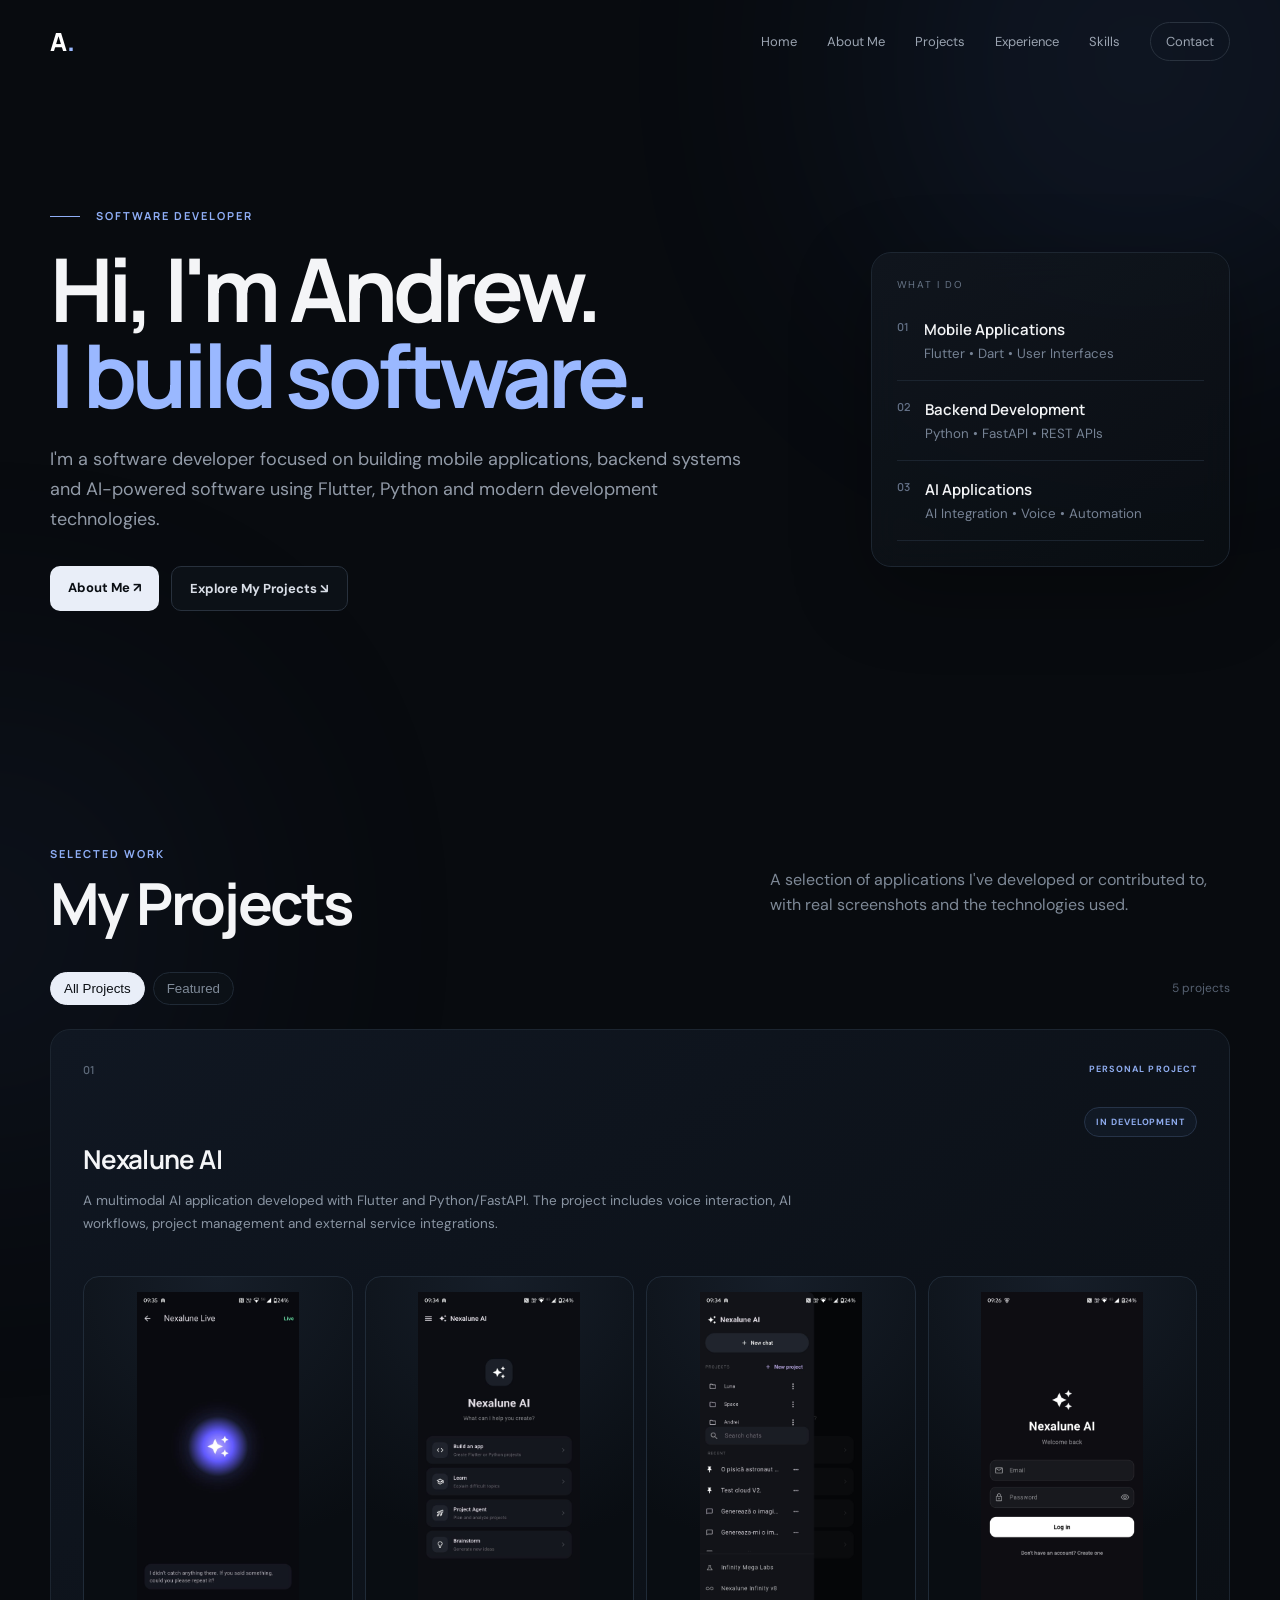
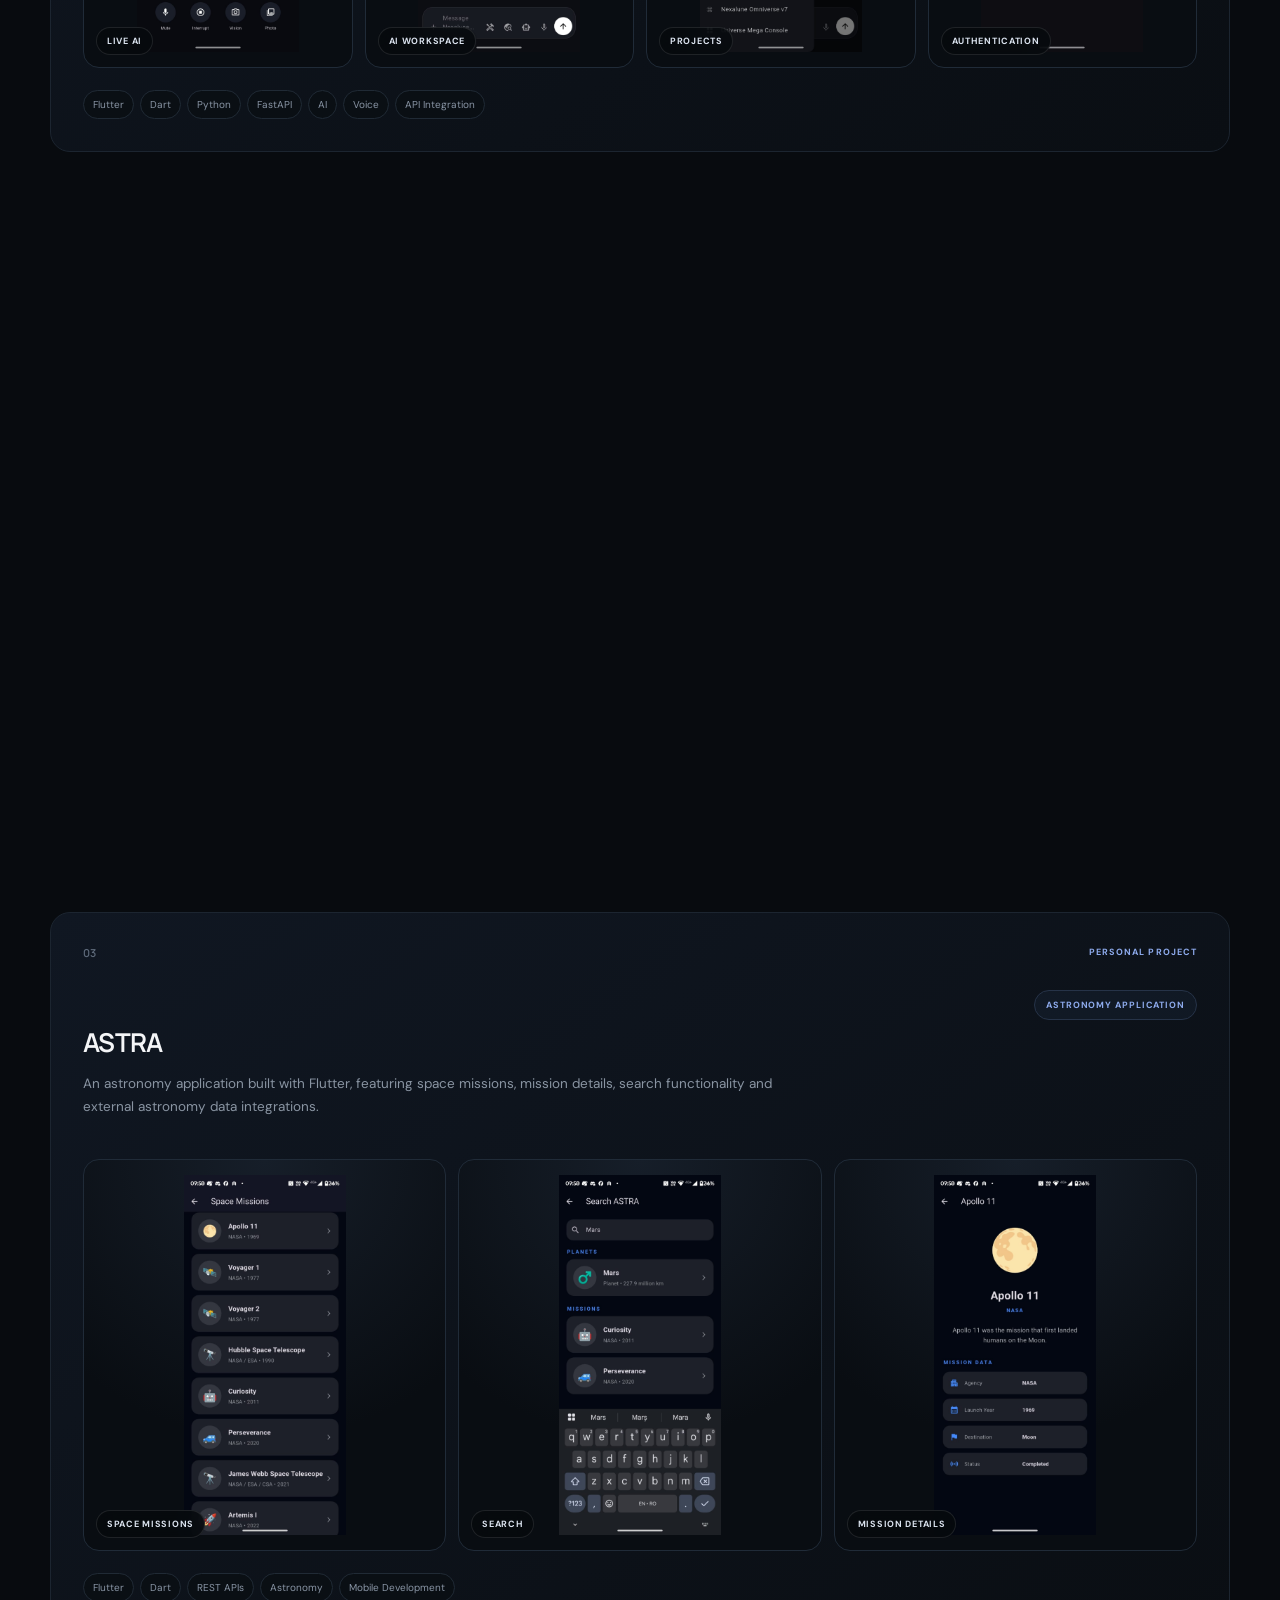
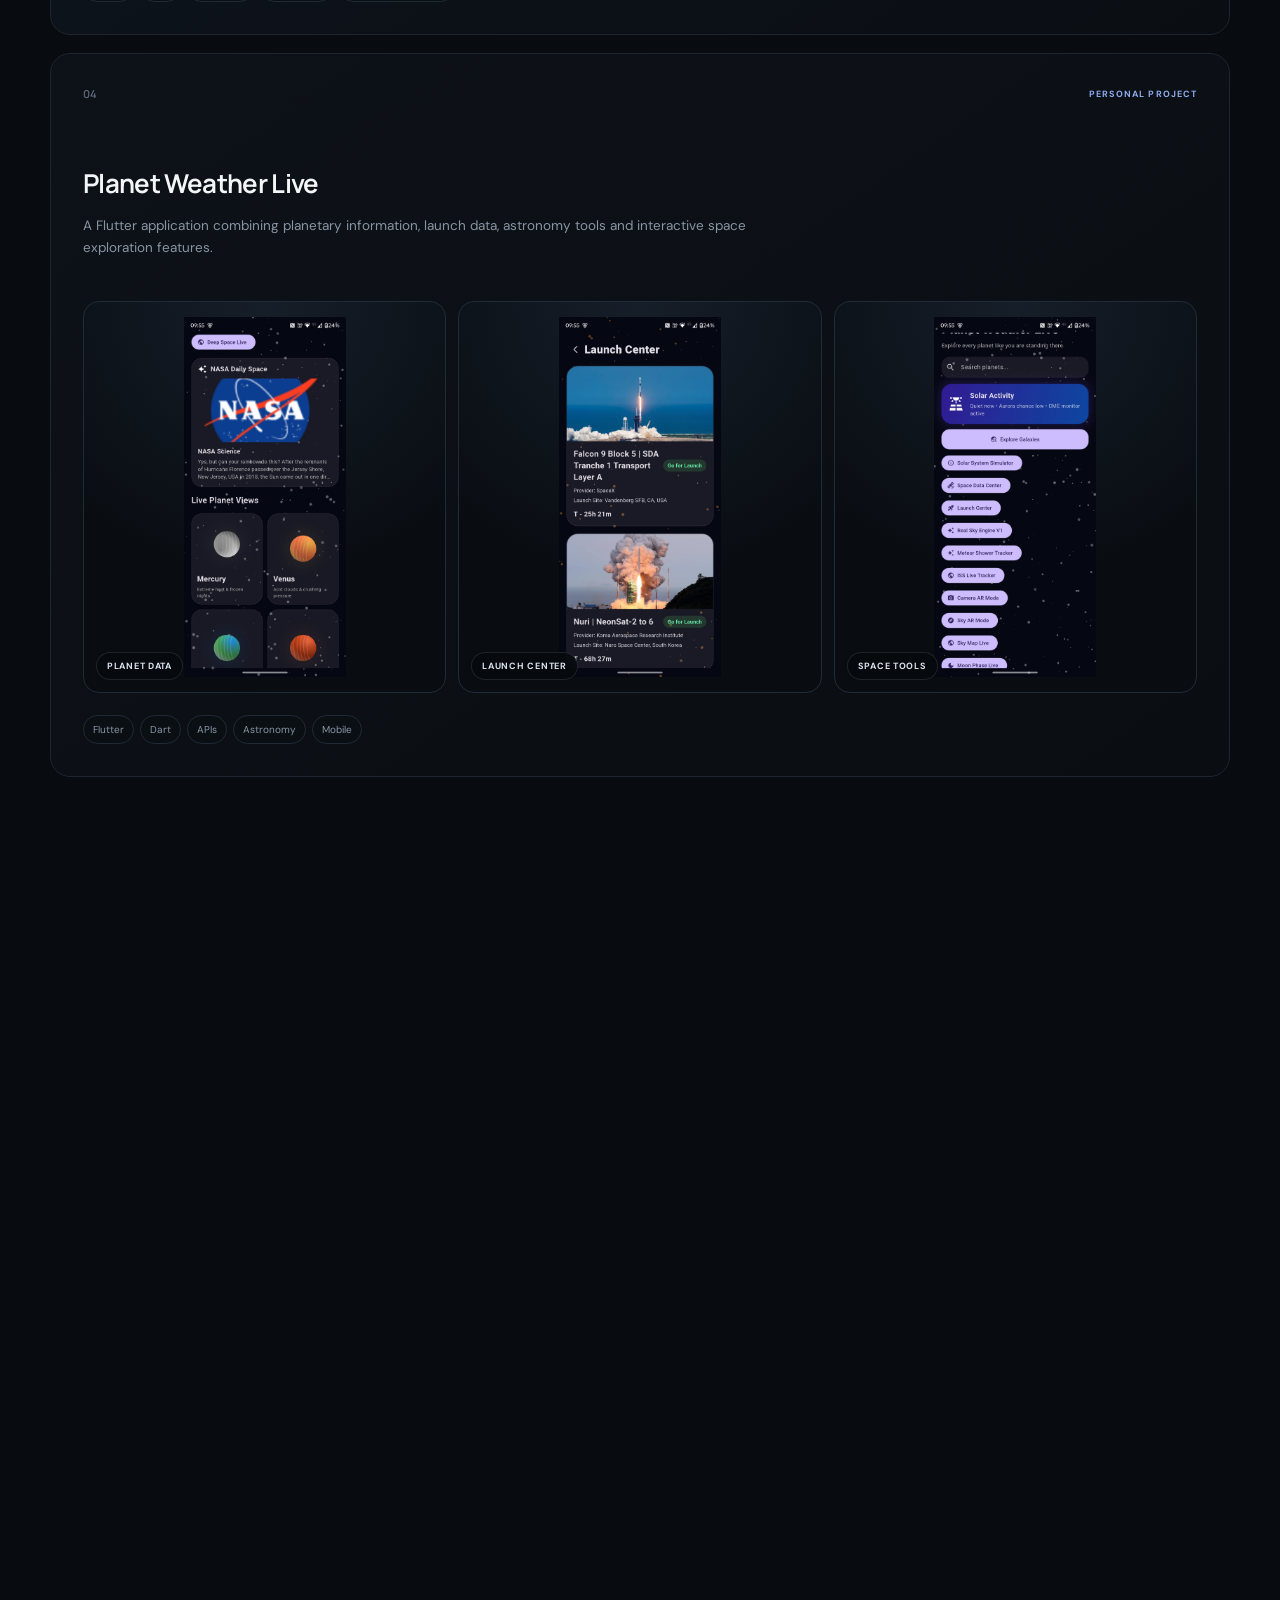
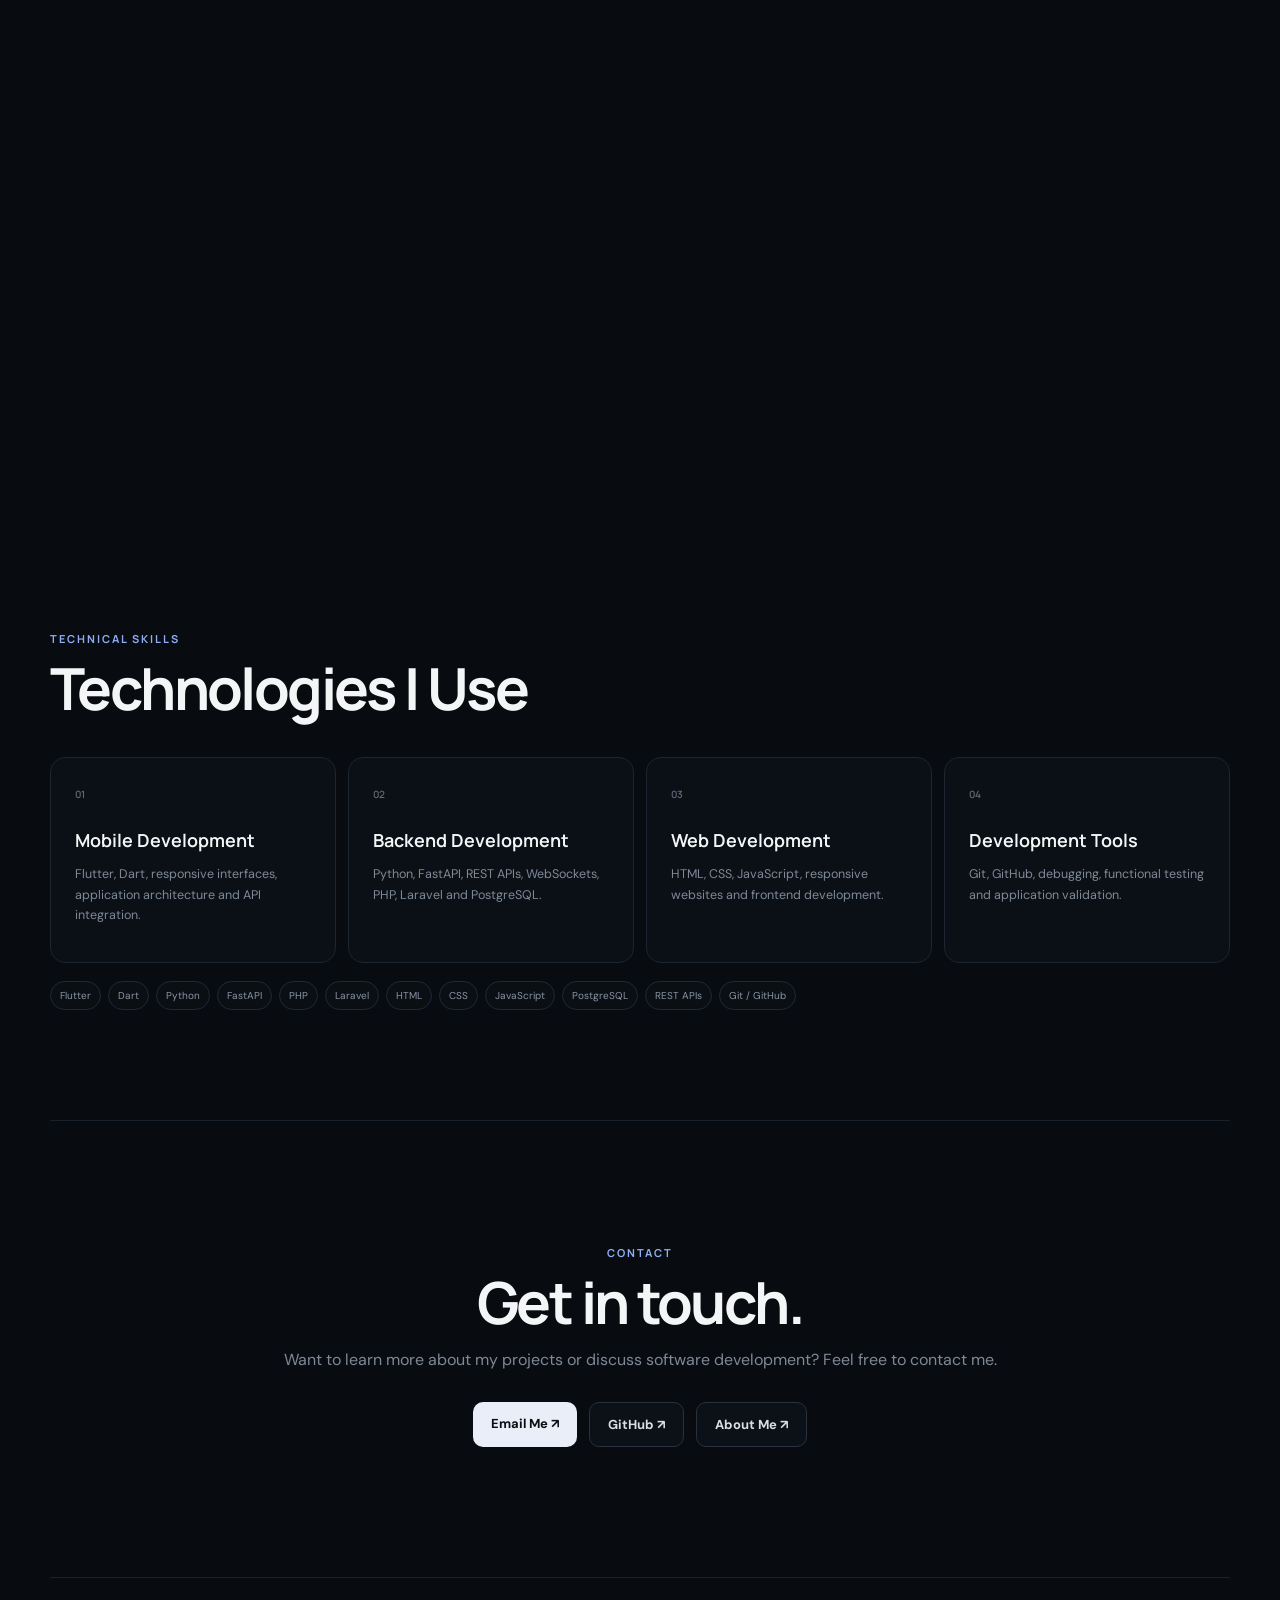
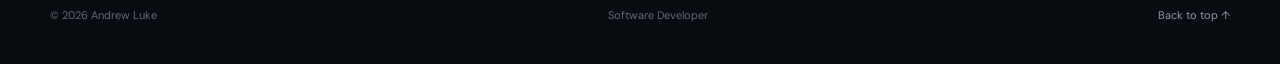
==== commit 01185043: "Update portfolio and About Me page" ====
--- a/index.html
+++ b/index.html
@@ -1,3 +1,4 @@
+
 <!doctype html>
 <html lang="en">
 
@@ -7,10 +8,10 @@
 
   <meta
     name="description"
-    content="Andrei — AI, Python and Flutter developer portfolio."
+    content="Andrew Luke — Software Developer specializing in Flutter, Python, APIs and AI applications."
   >
 
-  <title>Andrei — AI / Python / Flutter Developer</title>
+  <title>Andrew Luke — Software Developer</title>
 
   <link rel="preconnect" href="https://fonts.googleapis.com">
   <link rel="preconnect" href="https://fonts.gstatic.com" crossorigin>
@@ -29,9 +30,8 @@
   <div class="orb orb1"></div>
   <div class="orb orb2"></div>
 
-
   <!-- ========================= -->
-  <!-- NAVBAR -->
+  <!-- NAVIGATION -->
   <!-- ========================= -->
 
   <header class="nav shell">
@@ -41,20 +41,20 @@
     </a>
 
     <nav>
-      <a href="#work">Work</a>
+      <a href="#home">Home</a>
+      <a href="about.html">About Me</a>
+      <a href="#work">Projects</a>
       <a href="#experience">Experience</a>
       <a href="#skills">Skills</a>
-      <a class="pill" href="#contact">Let's talk</a>
+      <a class="pill" href="#contact">Contact</a>
     </nav>
 
   </header>
 
-
   <main>
 
-
     <!-- ========================= -->
-    <!-- HERO -->
+    <!-- HOME -->
     <!-- ========================= -->
 
     <section class="hero shell" id="home">
@@ -63,133 +63,78 @@
 
         <div class="overline">
           <i></i>
-          AI / PYTHON / FLUTTER DEVELOPER
+          SOFTWARE DEVELOPER
         </div>
 
         <h1>
-          Building intelligent
+          Hi, I'm Andrew.
           <br>
-          <em>digital products.</em>
+          <em>I build software.</em>
         </h1>
 
         <p>
-          I design and develop AI-driven applications, from polished
-          Flutter interfaces to Python/FastAPI backends, realtime
-          voice systems and API integrations.
+          I'm a software developer focused on building
+          mobile applications, backend systems and
+          AI-powered software using Flutter, Python
+          and modern development technologies.
         </p>
 
         <div class="actions">
-          <a class="button primary" href="#work">
-            Explore my work <b>↘</b>
+
+          <a class="button primary" href="about.html">
+            About Me <b>↗</b>
           </a>
-        </div>
-
-      </div>
-
+
+          <a class="button secondary" href="#work">
+            Explore My Projects ↘
+          </a>
+
+        </div>
+
+      </div>
 
       <div class="hero-panel reveal">
 
         <div class="panel-label">
-          CURRENT FOCUS
+          WHAT I DO
         </div>
 
         <div class="focus-item">
           <span>01</span>
 
           <div>
-            <b>Multimodal AI</b>
+            <b>Mobile Applications</b>
             <small>
-              Voice • Vision • Agents • Context
+              Flutter • Dart • User Interfaces
             </small>
           </div>
         </div>
-
 
         <div class="focus-item">
           <span>02</span>
 
           <div>
-            <b>Backend systems</b>
+            <b>Backend Development</b>
             <small>
-              FastAPI • REST • WebSockets
+              Python • FastAPI • REST APIs
             </small>
           </div>
         </div>
-
 
         <div class="focus-item">
           <span>03</span>
 
           <div>
-            <b>Mobile products</b>
+            <b>AI Applications</b>
             <small>
-              Flutter • Dart • API integrations
+              AI Integration • Voice • Automation
             </small>
           </div>
         </div>
 
-
-        <div class="availability">
-          <i></i>
-          Open to software opportunities
-        </div>
-
       </div>
 
     </section>
-
-
-    <!-- ========================= -->
-    <!-- METRICS -->
-    <!-- ========================= -->
-
-    <section class="metrics shell reveal">
-
-      <div>
-        <strong>6</strong>
-
-        <span>
-          Selected projects
-          <br>
-          & product builds
-        </span>
-      </div>
-
-
-      <div>
-        <strong>17</strong>
-
-        <span>
-          Real product
-          <br>
-          screenshots
-        </span>
-      </div>
-
-
-      <div>
-        <strong>AI</strong>
-
-        <span>
-          Voice, agents,
-          <br>
-          vision & context
-        </span>
-      </div>
-
-
-      <div>
-        <strong>API</strong>
-
-        <span>
-          FastAPI, REST
-          <br>
-          & realtime
-        </span>
-      </div>
-
-    </section>
-
 
     <!-- ========================= -->
     <!-- PROJECTS -->
@@ -205,25 +150,22 @@
           </span>
 
           <h2>
-            Projects & products
+            My Projects
           </h2>
         </div>
 
         <p>
-          A visual selection of AI, mobile and software products
-          built with Flutter, Python and modern APIs.
+          A selection of applications I've developed
+          or contributed to, with real screenshots
+          and the technologies used.
         </p>
 
       </div>
 
-
       <div class="filters reveal">
 
-        <button
-          class="active"
-          data-filter="all"
-        >
-          All projects
+        <button class="active" data-filter="all">
+          All Projects
         </button>
 
         <button data-filter="featured">
@@ -231,18 +173,16 @@
         </button>
 
         <span>
-          6 projects
+          5 projects
         </span>
 
       </div>
 
-
       <div class="project-grid">
 
-
-        <!-- ================================= -->
-        <!-- 01 NEXALUNE AI -->
-        <!-- ================================= -->
+        <!-- ========================= -->
+        <!-- PROJECT 01: NEXALUNE AI -->
+        <!-- ========================= -->
 
         <article
           class="project-card featured-card showcase-card"
@@ -256,106 +196,112 @@
             </span>
 
             <span class="badge">
-              FEATURED • ACTIVE
-            </span>
-
-          </div>
-
+              PERSONAL PROJECT
+            </span>
+
+          </div>
 
           <div class="showcase-heading">
 
             <div>
+
               <h3>
                 Nexalune AI
               </h3>
 
               <p>
-                Multimodal AI application built with Flutter and
-                Python/FastAPI, featuring realtime voice interaction,
-                vision, projects, persistent context and AI workflows.
+                A multimodal AI application developed
+                with Flutter and Python/FastAPI.
+                The project includes voice interaction,
+                AI workflows, project management
+                and external service integrations.
               </p>
+
             </div>
 
             <span class="product-status">
-              ● LIVE DEVELOPMENT
-            </span>
-
-          </div>
-
+              IN DEVELOPMENT
+            </span>
+
+          </div>
 
           <div class="project-gallery">
 
             <div class="project-shot">
+
               <img
                 src="assets/nexalune-live.jpeg"
-                alt="Nexalune Live voice and vision interface"
+                alt="Nexalune AI live interface"
                 loading="lazy"
               >
 
               <span class="shot-label">
                 Live AI
               </span>
-            </div>
-
-
-            <div class="project-shot">
+
+            </div>
+
+            <div class="project-shot">
+
               <img
                 src="assets/nexalune-home.jpeg"
-                alt="Nexalune AI workspace"
+                alt="Nexalune AI home workspace"
                 loading="lazy"
               >
 
               <span class="shot-label">
                 AI Workspace
               </span>
-            </div>
-
-
-            <div class="project-shot">
+
+            </div>
+
+            <div class="project-shot">
+
               <img
                 src="assets/nexalune-projects.jpeg"
-                alt="Nexalune projects and conversations"
-                loading="lazy"
-              >
-
-              <span class="shot-label">
-                Projects & Chats
-              </span>
-            </div>
-
-
-            <div class="project-shot">
+                alt="Nexalune AI projects"
+                loading="lazy"
+              >
+
+              <span class="shot-label">
+                Projects
+              </span>
+
+            </div>
+
+            <div class="project-shot">
+
               <img
                 src="assets/nexalune-login.jpeg"
-                alt="Nexalune authentication screen"
+                alt="Nexalune AI login screen"
                 loading="lazy"
               >
 
               <span class="shot-label">
                 Authentication
               </span>
-            </div>
-
-          </div>
-
+
+            </div>
+
+          </div>
 
           <div class="tags">
+
             <span>Flutter</span>
+            <span>Dart</span>
             <span>Python</span>
             <span>FastAPI</span>
-            <span>Supabase</span>
-            <span>Voice / Realtime</span>
-            <span>Vision</span>
-            <span>AI Agents</span>
-            <span>Memory / Context</span>
+            <span>AI</span>
+            <span>Voice</span>
+            <span>API Integration</span>
+
           </div>
 
         </article>
 
-
-        <!-- ================================= -->
-        <!-- 02 AURIX -->
-        <!-- ================================= -->
+        <!-- ========================= -->
+        <!-- PROJECT 02: AURIX -->
+        <!-- ========================= -->
 
         <article
           class="project-card featured-card showcase-card"
@@ -369,92 +315,99 @@
             </span>
 
             <span class="badge">
-              PROFESSIONAL
-            </span>
-
-          </div>
-
+              INTERNSHIP PROJECT
+            </span>
+
+          </div>
 
           <div class="showcase-heading">
 
             <div>
+
               <h3>
                 AURIX — HOPn
               </h3>
 
               <p>
-                Flutter product developed as part of an international
-                software-development internship. My work includes
-                assigned development tasks, API integration,
-                debugging and application validation.
+                A Flutter-based financial application
+                developed within a remote software
+                development internship at HOPn.
+
+                My contributions include assigned
+                development tasks, API integration,
+                debugging and application testing.
               </p>
+
             </div>
 
             <span class="product-status">
-              ● INTERNSHIP PROJECT
-            </span>
-
-          </div>
-
+              PROFESSIONAL EXPERIENCE
+            </span>
+
+          </div>
 
           <div class="project-gallery">
 
             <div class="project-shot">
+
               <img
                 src="assets/aurix-welcome.jpeg"
-                alt="AURIX welcome screen"
+                alt="AURIX welcome interface"
                 loading="lazy"
               >
 
               <span class="shot-label">
                 Welcome
               </span>
-            </div>
-
-
-            <div class="project-shot">
+
+            </div>
+
+            <div class="project-shot">
+
               <img
                 src="assets/aurix-dashboard.jpeg"
-                alt="AURIX portfolio dashboard"
-                loading="lazy"
-              >
-
-              <span class="shot-label">
-                Portfolio Dashboard
-              </span>
-            </div>
-
-
-            <div class="project-shot">
+                alt="AURIX financial dashboard"
+                loading="lazy"
+              >
+
+              <span class="shot-label">
+                Dashboard
+              </span>
+
+            </div>
+
+            <div class="project-shot">
+
               <img
                 src="assets/aurix-activity.jpeg"
-                alt="AURIX recent activity and portfolio insights"
-                loading="lazy"
-              >
-
-              <span class="shot-label">
-                Activity & Insights
-              </span>
-            </div>
-
-          </div>
-
+                alt="AURIX application activity"
+                loading="lazy"
+              >
+
+              <span class="shot-label">
+                Activity
+              </span>
+
+            </div>
+
+          </div>
 
           <div class="tags">
+
             <span>Flutter</span>
             <span>Dart</span>
-            <span>API Integration</span>
+            <span>REST APIs</span>
             <span>Git</span>
             <span>Debugging</span>
-            <span>Validation</span>
+            <span>Testing</span>
+
           </div>
 
         </article>
 
-
-        <!-- ================================= -->
-        <!-- 03 ASTRA -->
-        <!-- ================================= -->
+        <!-- ========================= -->
+        <!-- PROJECT 03: ASTRA -->
+        <!-- ========================= -->
 
         <article
           class="project-card featured-card showcase-card"
@@ -468,49 +421,52 @@
             </span>
 
             <span class="badge">
-              FEATURED • ACTIVE
-            </span>
-
-          </div>
-
+              PERSONAL PROJECT
+            </span>
+
+          </div>
 
           <div class="showcase-heading">
 
             <div>
+
               <h3>
                 ASTRA
               </h3>
 
               <p>
-                Astronomy application built in Flutter with search,
-                space mission exploration, detailed mission pages,
-                backend services and external data/API integrations.
+                An astronomy application built with
+                Flutter, featuring space missions,
+                mission details, search functionality
+                and external astronomy data integrations.
               </p>
+
             </div>
 
             <span class="product-status">
-              ● SPACE PLATFORM
-            </span>
-
-          </div>
-
+              ASTRONOMY APPLICATION
+            </span>
+
+          </div>
 
           <div class="project-gallery">
 
             <div class="project-shot">
+
               <img
                 src="assets/astra-missions.jpeg"
-                alt="ASTRA Space Missions screen"
+                alt="ASTRA space missions"
                 loading="lazy"
               >
 
               <span class="shot-label">
                 Space Missions
               </span>
-            </div>
-
-
-            <div class="project-shot">
+
+            </div>
+
+            <div class="project-shot">
+
               <img
                 src="assets/astra-search.jpeg"
                 alt="ASTRA search interface"
@@ -520,38 +476,40 @@
               <span class="shot-label">
                 Search
               </span>
-            </div>
-
-
-            <div class="project-shot">
+
+            </div>
+
+            <div class="project-shot">
+
               <img
                 src="assets/astra-apollo.jpeg"
-                alt="ASTRA Apollo 11 mission details"
+                alt="ASTRA Apollo mission details"
                 loading="lazy"
               >
 
               <span class="shot-label">
                 Mission Details
               </span>
-            </div>
-
-          </div>
-
+
+            </div>
+
+          </div>
 
           <div class="tags">
+
             <span>Flutter</span>
-            <span>Backend</span>
+            <span>Dart</span>
             <span>REST APIs</span>
-            <span>Space Data</span>
             <span>Astronomy</span>
+            <span>Mobile Development</span>
+
           </div>
 
         </article>
 
-
-        <!-- ================================= -->
-        <!-- 04 PLANET WEATHER LIVE -->
-        <!-- ================================= -->
+        <!-- ========================= -->
+        <!-- PROJECT 04: PLANET WEATHER -->
+        <!-- ========================= -->
 
         <article
           class="project-card showcase-card"
@@ -565,86 +523,91 @@
             </span>
 
             <span class="badge">
-              PROJECT
-            </span>
-
-          </div>
-
+              PERSONAL PROJECT
+            </span>
+
+          </div>
 
           <div class="showcase-heading">
 
             <div>
+
               <h3>
                 Planet Weather Live
               </h3>
 
               <p>
-                Space-oriented Flutter application combining
-                planetary information, launch data, astronomy tools
-                and interactive exploration features.
+                A Flutter application combining
+                planetary information, launch data,
+                astronomy tools and interactive
+                space exploration features.
               </p>
-            </div>
-
-          </div>
-
+
+            </div>
+
+          </div>
 
           <div class="project-gallery">
 
             <div class="project-shot">
+
               <img
                 src="assets/planet-live.jpeg"
-                alt="Planet Weather Live planetary data"
+                alt="Planet Weather Live planetary information"
                 loading="lazy"
               >
 
               <span class="shot-label">
                 Planet Data
               </span>
-            </div>
-
-
-            <div class="project-shot">
+
+            </div>
+
+            <div class="project-shot">
+
               <img
                 src="assets/planet-launch.jpeg"
-                alt="Planet Weather Live launch center"
+                alt="Planet Weather Live launch information"
                 loading="lazy"
               >
 
               <span class="shot-label">
                 Launch Center
               </span>
-            </div>
-
-
-            <div class="project-shot">
+
+            </div>
+
+            <div class="project-shot">
+
               <img
                 src="assets/planet-features.jpeg"
-                alt="Planet Weather Live exploration features"
+                alt="Planet Weather Live features"
                 loading="lazy"
               >
 
               <span class="shot-label">
                 Space Tools
               </span>
-            </div>
-
-          </div>
-
+
+            </div>
+
+          </div>
 
           <div class="tags">
+
             <span>Flutter</span>
+            <span>Dart</span>
             <span>APIs</span>
-            <span>Data</span>
             <span>Astronomy</span>
             <span>Mobile</span>
+
           </div>
 
         </article>
 
-
-        <!-- ================================= -->
-        <!-- 05 MOON PHASE PRO -->
-        <!-- ================================= -->
+        <!-- ========================= -->
+        <!-- PROJECT 05: MOON PHASE PRO -->
+        <!-- ========================= -->
 
         <article
           class="project-card showcase-card"
@@ -658,32 +621,35 @@
             </span>
 
             <span class="badge">
-              PROJECT
-            </span>
-
-          </div>
-
+              PERSONAL PROJECT
+            </span>
+
+          </div>
 
           <div class="showcase-heading">
 
             <div>
+
               <h3>
                 Moon Phase Pro
               </h3>
 
               <p>
-                Flutter astronomy application for exploring lunar
-                phases, illumination, moonrise and moonset data,
-                lunar events and an interactive Moon experience.
+                A Flutter astronomy application
+                for exploring lunar phases,
+                illumination, moonrise and moonset
+                data, lunar events and an
+                interactive Moon interface.
               </p>
-            </div>
-
-          </div>
-
+
+            </div>
+
+          </div>
 
           <div class="project-gallery">
 
             <div class="project-shot">
+
               <img
                 src="assets/moon-dashboard.jpeg"
                 alt="Moon Phase Pro lunar dashboard"
@@ -693,10 +659,11 @@
               <span class="shot-label">
                 Lunar Dashboard
               </span>
-            </div>
-
-
-            <div class="project-shot">
+
+            </div>
+
+            <div class="project-shot">
+
               <img
                 src="assets/moon-interactive.jpeg"
                 alt="Moon Phase Pro interactive Moon"
@@ -706,105 +673,40 @@
               <span class="shot-label">
                 Interactive Moon
               </span>
-            </div>
-
-
-            <div class="project-shot">
+
+            </div>
+
+            <div class="project-shot">
+
               <img
                 src="assets/moon-data.jpeg"
-                alt="Moon Phase Pro lunar data and events"
+                alt="Moon Phase Pro lunar information"
                 loading="lazy"
               >
 
               <span class="shot-label">
                 Lunar Data
               </span>
-            </div>
-
-          </div>
-
+
+            </div>
+
+          </div>
 
           <div class="tags">
+
             <span>Flutter</span>
             <span>Dart</span>
             <span>Astronomy</span>
             <span>Interactive UI</span>
             <span>Mobile</span>
+
           </div>
 
         </article>
 
-
-        <!-- ================================= -->
-        <!-- 06 MODERN CALCULATOR -->
-        <!-- ================================= -->
-
-        <article
-          class="project-card showcase-card"
-          data-project
-        >
-
-          <div class="card-top">
-
-            <span class="index">
-              06
-            </span>
-
-            <span class="badge">
-              PROJECT
-            </span>
-
-          </div>
-
-
-          <div class="showcase-heading">
-
-            <div>
-              <h3>
-                Modern Calculator
-              </h3>
-
-              <p>
-                Flutter mobile calculator focused on application
-                logic, a custom mobile interface and integrated
-                product features.
-              </p>
-            </div>
-
-          </div>
-
-
-          <div class="project-gallery single-gallery">
-
-            <div class="project-shot">
-              <img
-                src="assets/modern-calculator.jpeg"
-                alt="Modern Calculator Flutter application"
-                loading="lazy"
-              >
-
-              <span class="shot-label">
-                Calculator UI
-              </span>
-            </div>
-
-          </div>
-
-
-          <div class="tags">
-            <span>Flutter</span>
-            <span>Dart</span>
-            <span>Mobile</span>
-            <span>UI</span>
-          </div>
-
-        </article>
-
-
       </div>
 
     </section>
-
 
     <!-- ========================= -->
     <!-- EXPERIENCE -->
@@ -818,17 +720,18 @@
       <div class="section-title reveal">
 
         <div>
+
           <span class="overline">
             EXPERIENCE
           </span>
 
           <h2>
-            Professional work
+            Development Experience
           </h2>
-        </div>
-
-      </div>
-
+
+        </div>
+
+      </div>
 
       <div class="experience-card reveal">
 
@@ -839,13 +742,13 @@
           </span>
 
           <span>
-            REMOTE / INTERNATIONAL
+            REMOTE
           </span>
 
         </div>
 
-
         <div>
+
           <h3>
             Software Development Intern
           </h3>
@@ -853,21 +756,22 @@
           <h4>
             HOPn — AURIX
           </h4>
-        </div>
-
+
+        </div>
 
         <p>
-          Contributing to a Flutter-based application through
-          assigned development tasks, external API integration,
-          debugging and application validation. Working with
-          Git/GitHub, delivery requirements and English-language
-          technical meetings.
+          Contributing to a Flutter-based financial
+          application through assigned development
+          tasks, external API integration,
+          debugging and application validation.
+
+          Working with Git and GitHub while
+          collaborating in a remote development team.
         </p>
 
       </div>
 
     </section>
-
 
     <!-- ========================= -->
     <!-- SKILLS -->
@@ -881,107 +785,105 @@
       <div class="section-title reveal">
 
         <div>
+
           <span class="overline">
-            CAPABILITIES
+            TECHNICAL SKILLS
           </span>
 
           <h2>
-            Technical toolkit
+            Technologies I Use
           </h2>
-        </div>
-
-      </div>
-
+
+        </div>
+
+      </div>
 
       <div class="skill-grid reveal">
 
-
         <div>
-          <span>
-            01
-          </span>
+
+          <span>01</span>
 
           <h3>
-            AI systems
+            Mobile Development
           </h3>
 
           <p>
-            AI APIs, agents, prompt/workflow design,
-            memory & context, vision, voice
-            and realtime flows.
+            Flutter, Dart, responsive interfaces,
+            application architecture and
+            API integration.
           </p>
-        </div>
-
+
+        </div>
 
         <div>
-          <span>
-            02
-          </span>
+
+          <span>02</span>
 
           <h3>
-            Backend
+            Backend Development
           </h3>
 
           <p>
-            Python, FastAPI, REST APIs, WebSockets,
-            JSON, authentication and external integrations.
+            Python, FastAPI, REST APIs,
+            WebSockets, PHP, Laravel
+            and PostgreSQL.
           </p>
-        </div>
-
+
+        </div>
 
         <div>
-          <span>
-            03
-          </span>
+
+          <span>03</span>
 
           <h3>
-            Mobile & web
+            Web Development
           </h3>
 
           <p>
-            Flutter, Dart, Flutter Web,
-            responsive interfaces and asynchronous
-            application flows.
+            HTML, CSS, JavaScript,
+            responsive websites and
+            frontend development.
           </p>
-        </div>
-
+
+        </div>
 
         <div>
-          <span>
-            04
-          </span>
+
+          <span>04</span>
 
           <h3>
-            Validation
+            Development Tools
           </h3>
 
           <p>
-            Functional and exploratory testing,
-            debugging, issue reproduction
-            and end-to-end flow verification.
+            Git, GitHub, debugging,
+            functional testing and
+            application validation.
           </p>
-        </div>
-
-
-      </div>
-
+
+        </div>
+
+      </div>
 
       <div class="tech-row reveal">
 
+        <span>Flutter</span>
+        <span>Dart</span>
         <span>Python</span>
         <span>FastAPI</span>
-        <span>Flutter</span>
-        <span>Dart</span>
-        <span>WebSockets</span>
-        <span>REST</span>
-        <span>Supabase</span>
-        <span>Docker</span>
+        <span>PHP</span>
+        <span>Laravel</span>
+        <span>HTML</span>
+        <span>CSS</span>
+        <span>JavaScript</span>
+        <span>PostgreSQL</span>
+        <span>REST APIs</span>
         <span>Git / GitHub</span>
 
       </div>
 
     </section>
-
 
     <!-- ========================= -->
     <!-- CONTACT -->
@@ -997,41 +899,45 @@
       </span>
 
       <h2>
-        Have a project or
-        <br>
-        opportunity in mind?
+        Get in touch.
       </h2>
 
       <p>
-        Let's talk about AI, backend,
-        Flutter or software development.
+        Want to learn more about my projects
+        or discuss software development?
+        Feel free to contact me.
       </p>
-
 
       <div class="actions center">
 
         <a
           class="button primary"
-          href="mailto:andrewlukebrawlstars@gmail.com"
+          href="mailto:andreiutzsuperb@gmail.com"
         >
-          Send me an email ↗
+          Email Me ↗
         </a>
 
         <a
           class="button secondary"
-          href="https://github.com/andrewlukebrawlstars-bot"
+          href="https://github.com/andrewluke-dev"
           target="_blank"
-          rel="noreferrer"
+          rel="noopener noreferrer"
         >
           GitHub ↗
         </a>
 
+        <a
+          class="button secondary"
+          href="about.html"
+        >
+          About Me ↗
+        </a>
+
       </div>
 
     </section>
 
   </main>
-
 
   <!-- ========================= -->
   <!-- FOOTER -->
@@ -1040,11 +946,11 @@
   <footer class="shell">
 
     <span>
-      © 2026 Andrei
+      © 2026 Andrew Luke
     </span>
 
     <span>
-      Cluj-Napoca, Romania
+      Software Developer
     </span>
 
     <a href="#home">
@@ -1053,8 +959,7 @@
 
   </footer>
 
-
   <script src="script.js"></script>
 
 </body>
-</html>+</html>
